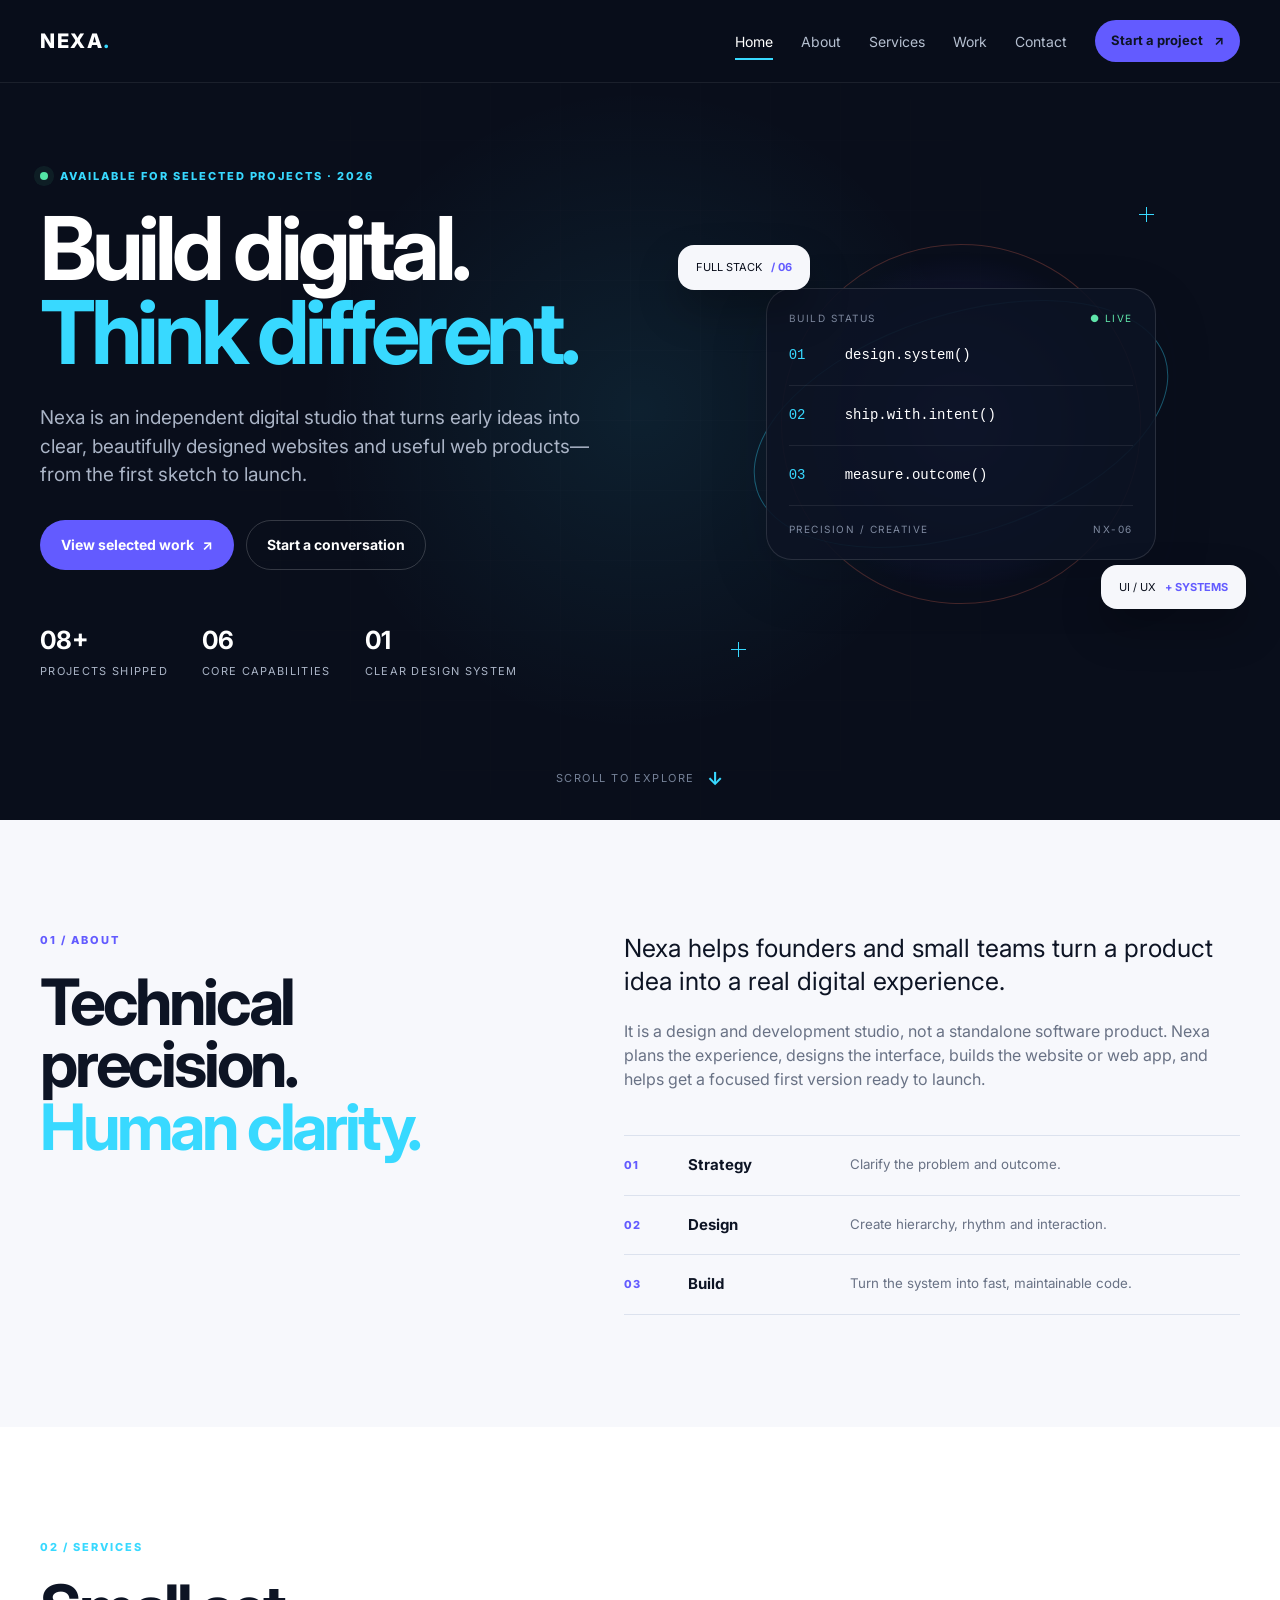
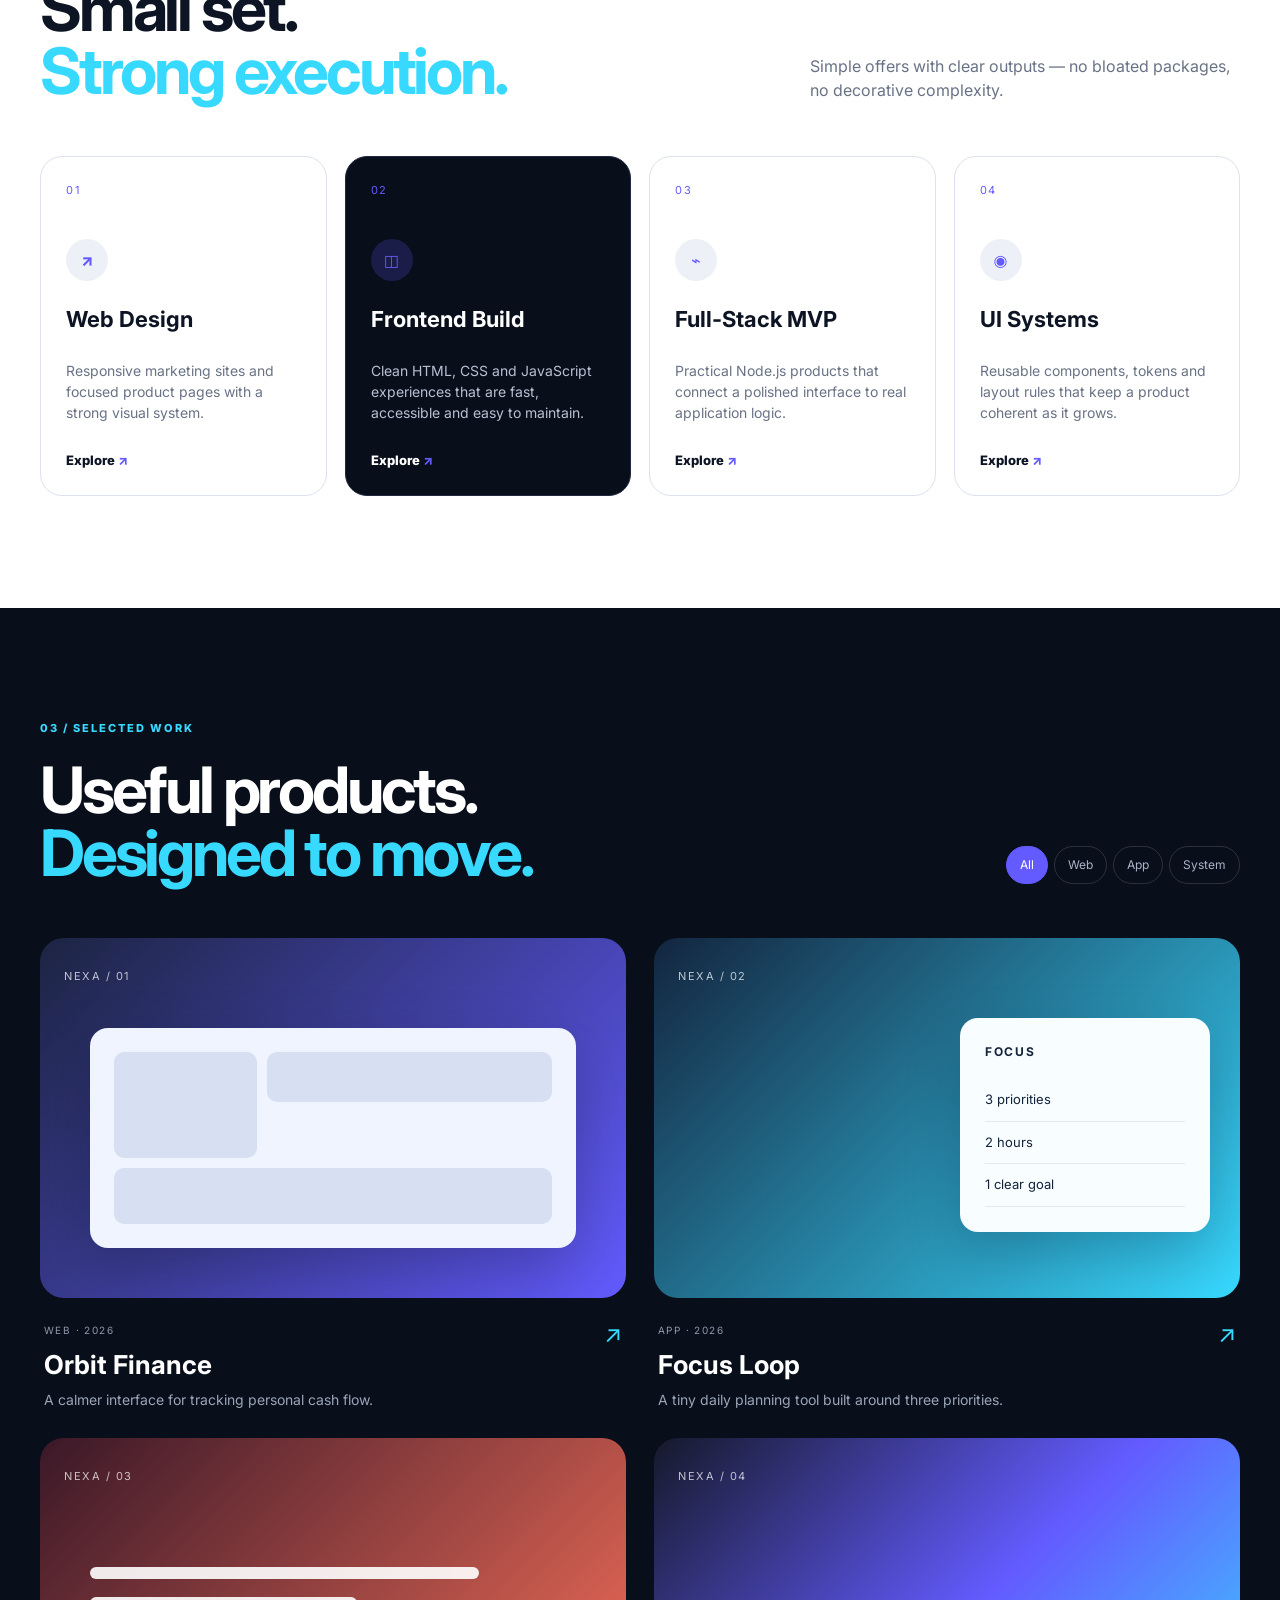
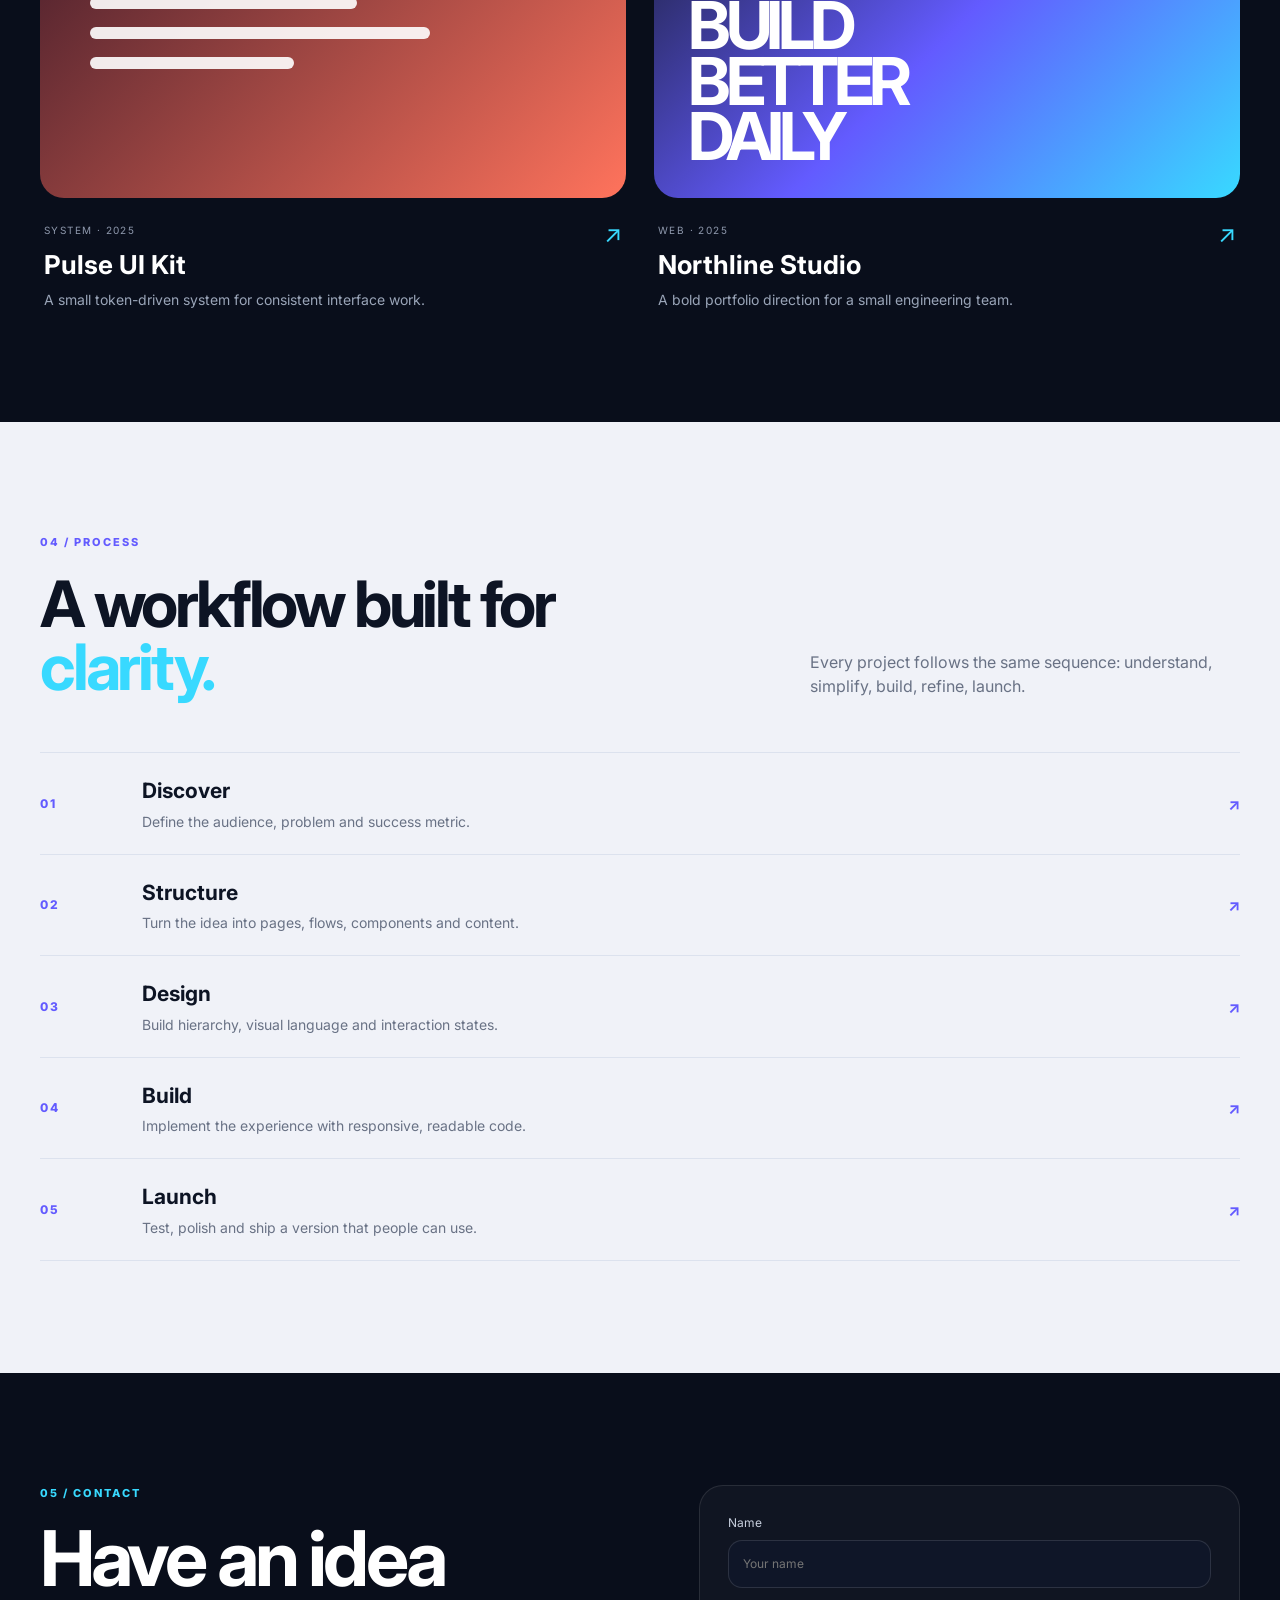
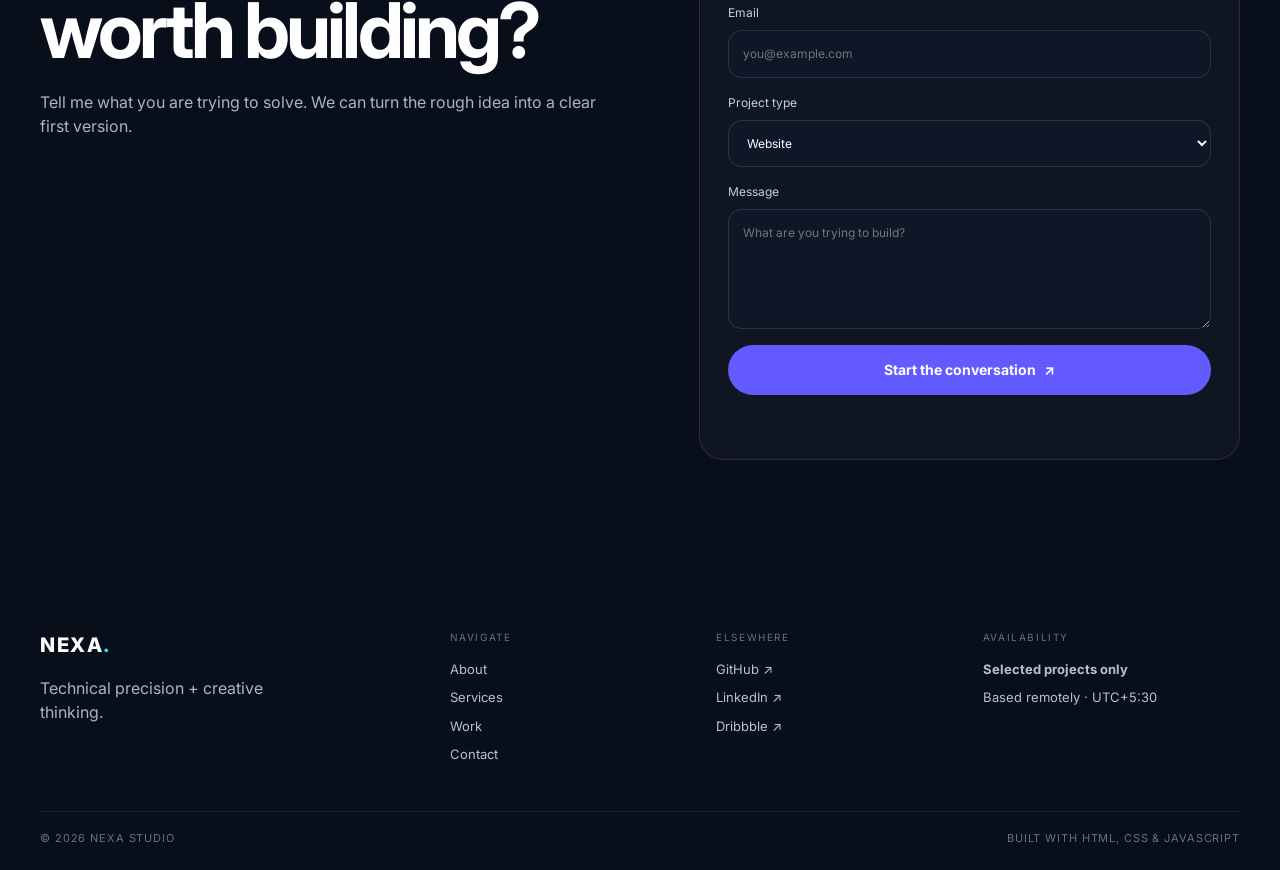
==== index.html @ fa699cc5 "added files" ====
<!doctype html>
<html lang="en">
<head>
  <meta charset="utf-8" />
  <meta name="viewport" content="width=device-width, initial-scale=1" />
  <meta name="description" content="Nexa is an independent digital studio that turns product ideas into clear, beautifully designed websites and web apps." />
  <title>Nexa — Build Digital. Think Different.</title>
  <link rel="preconnect" href="https://fonts.googleapis.com">
  <link rel="preconnect" href="https://fonts.gstatic.com" crossorigin>
  <link href="https://fonts.googleapis.com/css2?family=Inter:wght@400;500;600;700;800&display=swap" rel="stylesheet">
  <link rel="stylesheet" href="style.css" />
</head>
<body>
  <div class="progress" id="progress"></div>
  <header class="site-header" id="siteHeader">
    <div class="wrap nav-wrap">
      <a class="brand" href="#home" aria-label="Nexa home">NEXA<span>.</span></a>
      <button class="menu-btn" id="menuBtn" aria-label="Open menu" aria-expanded="false">
        <span></span><span></span>
      </button>
      <nav class="nav" id="nav" aria-label="Primary navigation">
        <a class="nav-link active" href="#home">Home</a>
        <a class="nav-link" href="#about">About</a>
        <a class="nav-link" href="#services">Services</a>
        <a class="nav-link" href="#work">Work</a>
        <a class="nav-link" href="#contact">Contact</a>
        <a class="nav-cta" href="#contact">Start a project <span>↗</span></a>
      </nav>
    </div>
  </header>

  <main id="home">
    <section class="hero dark-section section-space">
      <div class="hero-grid glow-grid"></div>
      <div class="wrap hero-inner">
        <div class="hero-copy reveal">
          <div class="eyebrow"><span class="live-dot"></span> Available for selected projects · 2026</div>
          <h1>Build digital.<br><span>Think different.</span></h1>
          <p class="hero-text">Nexa is an independent digital studio that turns early ideas into clear, beautifully designed websites and useful web products—from the first sketch to launch.</p>
          <div class="button-row">
            <a class="btn btn-primary" href="#work">View selected work <span>↗</span></a>
            <a class="btn btn-ghost" href="#contact">Start a conversation</a>
          </div>
          <div class="hero-meta">
            <div><strong>08+</strong><span>Projects shipped</span></div>
            <div><strong>06</strong><span>Core capabilities</span></div>
            <div><strong>01</strong><span>Clear design system</span></div>
          </div>
        </div>

        <div class="hero-art reveal" aria-label="Abstract technology visual">
          <div class="orbit orbit-a"></div>
          <div class="orbit orbit-b"></div>
          <div class="core-card">
            <div class="core-top"><span>BUILD STATUS</span><span class="status">● Live</span></div>
            <div class="core-code"><span>01</span><span>design.system()</span></div>
            <div class="core-code"><span>02</span><span>ship.with.intent()</span></div>
            <div class="core-code"><span>03</span><span>measure.outcome()</span></div>
            <div class="core-footer"><span>PRECISION / CREATIVE</span><span>NX-06</span></div>
          </div>
          <div class="floating-card card-one">FULL STACK <b>/ 06</b></div>
          <div class="floating-card card-two">UI / UX <b>+ SYSTEMS</b></div>
          <div class="hero-cross cross-one"></div>
          <div class="hero-cross cross-two"></div>
        </div>
      </div>
      <a class="scroll-hint" href="#about"><span>Scroll to explore</span><b>↓</b></a>
    </section>

    <section class="light-section section-space" id="about">
      <div class="wrap two-col">
        <div class="reveal">
          <div class="eyebrow dark-eyebrow">01 / About</div>
          <h2>Technical precision.<br><em>Human clarity.</em></h2>
        </div>
        <div class="about-copy reveal">
          <p class="lead">Nexa helps founders and small teams turn a product idea into a real digital experience.</p>
          <p>It is a design and development studio, not a standalone software product. Nexa plans the experience, designs the interface, builds the website or web app, and helps get a focused first version ready to launch.</p>
          <div class="capability-list">
            <div><span>01</span><strong>Strategy</strong><small>Clarify the problem and outcome.</small></div>
            <div><span>02</span><strong>Design</strong><small>Create hierarchy, rhythm and interaction.</small></div>
            <div><span>03</span><strong>Build</strong><small>Turn the system into fast, maintainable code.</small></div>
          </div>
        </div>
      </div>
    </section>

    <section class="services-section section-space" id="services">
      <div class="wrap">
        <div class="section-head reveal">
          <div><div class="eyebrow">02 / Services</div><h2>Small set.<br><em>Strong execution.</em></h2></div>
          <p>Simple offers with clear outputs — no bloated packages, no decorative complexity.</p>
        </div>
        <div class="service-grid">
          <article class="service-card reveal"><span class="service-no">01</span><div class="service-icon">↗</div><h3>Web Design</h3><p>Responsive marketing sites and focused product pages with a strong visual system.</p><a href="#contact">Explore <span>↗</span></a></article>
          <article class="service-card reveal featured"><span class="service-no">02</span><div class="service-icon">◫</div><h3>Frontend Build</h3><p>Clean HTML, CSS and JavaScript experiences that are fast, accessible and easy to maintain.</p><a href="#contact">Explore <span>↗</span></a></article>
          <article class="service-card reveal"><span class="service-no">03</span><div class="service-icon">⌁</div><h3>Full-Stack MVP</h3><p>Practical Node.js products that connect a polished interface to real application logic.</p><a href="#contact">Explore <span>↗</span></a></article>
          <article class="service-card reveal"><span class="service-no">04</span><div class="service-icon">◉</div><h3>UI Systems</h3><p>Reusable components, tokens and layout rules that keep a product coherent as it grows.</p><a href="#contact">Explore <span>↗</span></a></article>
        </div>
      </div>
    </section>

    <section class="dark-section section-space work-section" id="work">
      <div class="wrap">
        <div class="section-head dark-head reveal">
          <div><div class="eyebrow">03 / Selected work</div><h2>Useful products.<br><em>Designed to move.</em></h2></div>
          <div class="filters" role="tablist" aria-label="Project filters">
            <button class="filter active" data-filter="all">All</button>
            <button class="filter" data-filter="web">Web</button>
            <button class="filter" data-filter="app">App</button>
            <button class="filter" data-filter="system">System</button>
          </div>
        </div>
        <div class="project-grid" id="projectGrid">
          <article class="project-card reveal" data-type="web">
            <div class="project-visual visual-indigo"><span>NEXA / 01</span><div class="mini-browser"><div></div><div></div><div></div></div></div>
            <div class="project-info"><div><span class="project-tag">WEB · 2026</span><h3>Orbit Finance</h3><p>A calmer interface for tracking personal cash flow.</p></div><span class="arrow">↗</span></div>
          </article>
          <article class="project-card reveal" data-type="app">
            <div class="project-visual visual-cyan"><span>NEXA / 02</span><div class="mini-panel"><b>FOCUS</b><i>3 priorities</i><i>2 hours</i><i>1 clear goal</i></div></div>
            <div class="project-info"><div><span class="project-tag">APP · 2026</span><h3>Focus Loop</h3><p>A tiny daily planning tool built around three priorities.</p></div><span class="arrow">↗</span></div>
          </article>
          <article class="project-card reveal" data-type="system">
            <div class="project-visual visual-coral"><span>NEXA / 03</span><div class="system-lines"><i></i><i></i><i></i><i></i></div></div>
            <div class="project-info"><div><span class="project-tag">SYSTEM · 2025</span><h3>Pulse UI Kit</h3><p>A small token-driven system for consistent interface work.</p></div><span class="arrow">↗</span></div>
          </article>
          <article class="project-card reveal" data-type="web">
            <div class="project-visual visual-mix"><span>NEXA / 04</span><div class="type-stack"><b>BUILD</b><b>BETTER</b><b>DAILY</b></div></div>
            <div class="project-info"><div><span class="project-tag">WEB · 2025</span><h3>Northline Studio</h3><p>A bold portfolio direction for a small engineering team.</p></div><span class="arrow">↗</span></div>
          </article>
        </div>
      </div>
    </section>

    <section class="process-section section-space">
      <div class="wrap">
        <div class="section-head reveal"><div><div class="eyebrow dark-eyebrow">04 / Process</div><h2>A workflow built for<br><em>clarity.</em></h2></div><p>Every project follows the same sequence: understand, simplify, build, refine, launch.</p></div>
        <div class="process-list">
          <div class="process-item reveal"><span>01</span><div><h3>Discover</h3><p>Define the audience, problem and success metric.</p></div><b>↗</b></div>
          <div class="process-item reveal"><span>02</span><div><h3>Structure</h3><p>Turn the idea into pages, flows, components and content.</p></div><b>↗</b></div>
          <div class="process-item reveal"><span>03</span><div><h3>Design</h3><p>Build hierarchy, visual language and interaction states.</p></div><b>↗</b></div>
          <div class="process-item reveal"><span>04</span><div><h3>Build</h3><p>Implement the experience with responsive, readable code.</p></div><b>↗</b></div>
          <div class="process-item reveal"><span>05</span><div><h3>Launch</h3><p>Test, polish and ship a version that people can use.</p></div><b>↗</b></div>
        </div>
      </div>
    </section>

    <section class="cta-section dark-section section-space" id="contact">
      <div class="wrap cta-grid">
        <div class="reveal"><div class="eyebrow">05 / Contact</div><h2>Have an idea<br>worth building?</h2><p>Tell me what you are trying to solve. We can turn the rough idea into a clear first version.</p></div>
        <form class="contact-form reveal" id="contactForm">
          <label>Name<input name="name" type="text" placeholder="Your name" required></label>
          <label>Email<input name="email" type="email" placeholder="you@example.com" required></label>
          <label>Project type<select name="project"><option>Website</option><option>Web app</option><option>UI system</option><option>Full-stack MVP</option></select></label>
          <label>Message<textarea name="message" placeholder="What are you trying to build?" required></textarea></label>
          <button class="btn btn-primary full" type="submit">Start the conversation <span>↗</span></button>
          <p class="form-note" id="formNote" role="status"></p>
        </form>
      </div>
    </section>
  </main>

  <footer class="footer dark-section">
    <div class="wrap footer-grid">
      <div><a class="brand" href="#home">NEXA<span>.</span></a><p>Technical precision + creative thinking.</p></div>
      <div><span class="footer-label">Navigate</span><a href="#about">About</a><a href="#services">Services</a><a href="#work">Work</a><a href="#contact">Contact</a></div>
      <div><span class="footer-label">Elsewhere</span><a href="#">GitHub ↗</a><a href="#">LinkedIn ↗</a><a href="#">Dribbble ↗</a></div>
      <div><span class="footer-label">Availability</span><strong>Selected projects only</strong><small>Based remotely · UTC+5:30</small></div>
    </div>
    <div class="wrap footer-bottom"><span>© <span id="year"></span> Nexa Studio</span><span>Built with HTML, CSS & JavaScript</span></div>
  </footer>

  <script src="script.js"></script>
</body>
</html>
---- style.css ----
:root{
  --dark:#090e1b;
  --dark-soft:#11182a;
  --ivory:#f7f8fc;
  --white:#ffffff;
  --indigo:#635bff;
  --cyan:#38d9ff;
  --coral:#ff735c;
  --text:#0d1424;
  --muted:#697285;
  --line:#dce2ee;
  --muted-dark:#aab4c6;
  --max:1200px;
  --shadow:0 20px 60px rgba(10,16,30,.14);
}
*{box-sizing:border-box}html{scroll-behavior:smooth}body{margin:0;font-family:Inter,system-ui,sans-serif;color:var(--text);background:var(--ivory);line-height:1.5}a{color:inherit;text-decoration:none}button,input,textarea,select{font:inherit}.wrap{width:min(var(--max),calc(100% - 48px));margin-inline:auto}.section-space{padding:112px 0}.dark-section{background:var(--dark);color:var(--white);position:relative;overflow:hidden}.light-section{background:var(--ivory)}.services-section{background:#fff;padding:112px 0}.process-section{background:#f0f2f8;padding:112px 0}.progress{height:3px;width:0;position:fixed;inset:0 auto auto 0;background:linear-gradient(90deg,var(--cyan),var(--indigo),var(--coral));z-index:100}
.site-header{position:fixed;top:0;left:0;right:0;z-index:50;background:rgba(9,14,27,.8);backdrop-filter:blur(18px);border-bottom:1px solid rgba(255,255,255,.08)}.nav-wrap{height:82px;display:flex;align-items:center;justify-content:space-between}.brand{font-weight:800;letter-spacing:.08em;font-size:20px;color:#fff}.brand span{color:var(--cyan)}.nav{display:flex;align-items:center;gap:28px}.nav-link{color:#b5bfd0;font-size:14px;position:relative;padding:8px 0}.nav-link:hover,.nav-link.active{color:#fff}.nav-link.active:after{content:"";position:absolute;bottom:0;left:0;width:100%;height:2px;background:var(--cyan)}.nav-cta{padding:11px 16px;border-radius:999px;background:var(--indigo);font-size:13px;font-weight:700}.nav-cta span,.btn span{margin-left:8px}.menu-btn{display:none;background:none;border:0;color:#fff;width:44px;height:44px;border-radius:50%;position:relative}.menu-btn span{position:absolute;left:12px;width:20px;height:2px;background:#fff}.menu-btn span:first-child{top:17px}.menu-btn span:last-child{top:24px}
.hero{min-height:820px;display:flex;align-items:center;padding-top:140px}.hero-inner{display:grid;grid-template-columns:1.02fr .98fr;gap:60px;align-items:center;position:relative;z-index:1}.hero-copy{max-width:640px}.eyebrow{font-size:11px;text-transform:uppercase;letter-spacing:.18em;font-weight:800;color:var(--cyan);margin-bottom:22px}.dark-eyebrow{color:var(--indigo)}.live-dot{display:inline-block;width:8px;height:8px;border-radius:50%;background:#53e6a6;box-shadow:0 0 0 6px rgba(83,230,166,.08);margin-right:8px}.hero h1{font-size:clamp(58px,7vw,88px);line-height:.95;letter-spacing:-.06em;margin:0}.hero h1 span,.section-head h2 em,h2 em{font-style:normal;color:var(--cyan)}.hero-text{font-size:19px;color:var(--muted-dark);max-width:580px;margin:30px 0}.button-row{display:flex;gap:12px;flex-wrap:wrap}.btn{display:inline-flex;align-items:center;justify-content:center;min-height:50px;padding:0 20px;border-radius:999px;border:1px solid transparent;font-size:14px;font-weight:700;cursor:pointer;transition:.25s ease}.btn-primary{background:var(--indigo);color:#fff}.btn-primary:hover{transform:translateY(-2px);box-shadow:0 12px 26px rgba(99,91,255,.28)}.btn-ghost{color:#fff;border-color:rgba(255,255,255,.18)}.btn-ghost:hover{background:rgba(255,255,255,.06)}.hero-meta{display:flex;gap:34px;margin-top:52px}.hero-meta div{display:flex;flex-direction:column;gap:4px}.hero-meta strong{font-size:25px}.hero-meta span{font-size:11px;color:var(--muted-dark);text-transform:uppercase;letter-spacing:.12em}.hero-art{height:530px;position:relative;display:grid;place-items:center}.hero-art:before{content:"";position:absolute;inset:50px; background:radial-gradient(circle at 50% 50%,rgba(99,91,255,.28),transparent 55%)}.orbit{position:absolute;border:1px solid rgba(56,217,255,.38);border-radius:50%;transform:rotate(-18deg)}.orbit-a{width:430px;height:220px}.orbit-b{width:360px;height:360px;border-color:rgba(255,115,92,.25)}.core-card{width:min(390px,88%);background:rgba(13,19,36,.9);border:1px solid rgba(255,255,255,.12);box-shadow:var(--shadow);border-radius:26px;padding:22px;position:relative;z-index:3}.core-top,.core-footer{display:flex;justify-content:space-between;gap:10px;font-size:10px;letter-spacing:.15em;color:#7f8aa0;text-transform:uppercase}.status{color:#5fe5aa}.core-code{display:grid;grid-template-columns:38px 1fr;gap:18px;padding:19px 0;border-bottom:1px solid rgba(255,255,255,.08);font:500 14px/1.5 ui-monospace,SFMono-Regular,Menlo,monospace}.core-code span:first-child{color:var(--cyan)}.core-footer{padding-top:16px}.floating-card{position:absolute;z-index:4;padding:14px 18px;border-radius:16px;background:#f6f7fb;color:var(--dark);font-size:11px;box-shadow:0 20px 40px rgba(0,0,0,.25)}.floating-card b{color:var(--indigo);margin-left:6px}.card-one{top:86px;left:-3px}.card-two{bottom:80px;right:-6px}.hero-cross{position:absolute;width:15px;height:15px}.hero-cross:before,.hero-cross:after{content:"";position:absolute;background:var(--cyan)}.hero-cross:before{left:7px;top:0;width:1px;height:15px}.hero-cross:after{left:0;top:7px;width:15px;height:1px}.cross-one{top:48px;right:86px}.cross-two{bottom:32px;left:50px;background:transparent}.scroll-hint{position:absolute;left:50%;bottom:28px;transform:translateX(-50%);display:flex;gap:12px;align-items:center;color:#758197;font-size:11px;text-transform:uppercase;letter-spacing:.14em}.scroll-hint b{color:var(--cyan);font-size:18px}.glow-grid{position:absolute;inset:0;background-image:linear-gradient(rgba(255,255,255,.035) 1px,transparent 1px),linear-gradient(90deg,rgba(255,255,255,.035) 1px,transparent 1px);background-size:70px 70px;mask-image:radial-gradient(circle at center,black 0,transparent 75%);opacity:.35}
.two-col{display:grid;grid-template-columns:.9fr 1.1fr;gap:80px;align-items:start}.two-col h2,.section-head h2{font-size:clamp(48px,5vw,72px);line-height:.98;letter-spacing:-.05em;margin:0}.about-copy{max-width:650px}.lead{font-size:25px;line-height:1.3;margin:0 0 22px}.about-copy>p:not(.lead){color:var(--muted);font-size:16px;max-width:610px}.capability-list{margin-top:44px;border-top:1px solid var(--line)}.capability-list>div{display:grid;grid-template-columns:52px 150px 1fr;gap:12px;padding:18px 0;border-bottom:1px solid var(--line);align-items:center}.capability-list span{font-size:11px;color:var(--indigo);font-weight:800;letter-spacing:.12em}.capability-list strong{font-size:15px}.capability-list small{color:var(--muted)}
.section-head{display:flex;justify-content:space-between;gap:60px;align-items:end;margin-bottom:54px}.section-head>p{max-width:430px;color:var(--muted);margin:0}.dark-head>p{color:var(--muted-dark)}.service-grid{display:grid;grid-template-columns:repeat(4,1fr);gap:18px}.service-card{border:1px solid var(--line);padding:25px;border-radius:22px;min-height:340px;display:flex;flex-direction:column;transition:.25s ease;background:#fff}.service-card.featured{background:var(--dark);color:#fff;border-color:#202940;transform:translateY(-12px)}.service-card:hover{transform:translateY(-6px)}.service-card.featured:hover{transform:translateY(-18px)}.service-no{font-size:11px;letter-spacing:.14em;color:var(--indigo)}.service-icon{margin-top:40px;width:42px;height:42px;border-radius:50%;display:grid;place-items:center;background:#eef0f8;color:var(--indigo);font-weight:800}.featured .service-icon{background:rgba(99,91,255,.2)}.service-card h3{font-size:22px;margin:22px 0 10px}.service-card p{color:var(--muted);font-size:14px}.featured p{color:#b8c0d2}.service-card a{margin-top:auto;font-size:13px;font-weight:800}.service-card a span{color:var(--indigo)}
.filters{display:flex;gap:6px;flex-wrap:wrap}.filter{background:transparent;border:1px solid rgba(255,255,255,.14);color:#aab4c6;padding:9px 13px;border-radius:999px;font-size:12px;cursor:pointer}.filter.active,.filter:hover{background:var(--indigo);border-color:var(--indigo);color:#fff}.project-grid{display:grid;grid-template-columns:repeat(2,1fr);gap:28px}.project-card{transition:.28s ease}.project-card.is-hidden{display:none}.project-visual{min-height:360px;border-radius:24px;padding:24px;position:relative;overflow:hidden;isolation:isolate}.project-visual>span{font-size:11px;letter-spacing:.14em;color:rgba(255,255,255,.72)}.visual-indigo{background:linear-gradient(135deg,#1c2442,#635bff)}.visual-cyan{background:linear-gradient(135deg,#13253f,#38d9ff)}.visual-coral{background:linear-gradient(135deg,#3a1828,#ff735c)}.visual-mix{background:linear-gradient(135deg,#15192a,#635bff 52%,#38d9ff)}.mini-browser{position:absolute;inset:90px 50px 50px;border-radius:18px;background:#eff4ff;padding:24px;box-shadow:0 22px 60px rgba(0,0,0,.22);display:grid;grid-template-columns:1fr 2fr;gap:10px}.mini-browser div{background:#d7dff2;border-radius:10px}.mini-browser div:nth-child(2){grid-column:2;height:50px}.mini-browser div:nth-child(3){grid-column:1/3}.mini-panel{position:absolute;right:30px;top:80px;width:250px;background:#f8fdff;color:#12233a;border-radius:18px;padding:25px;box-shadow:0 22px 55px rgba(4,20,40,.22)}.mini-panel b{display:block;font-size:12px;letter-spacing:.14em;margin-bottom:18px}.mini-panel i{display:block;font-style:normal;padding:11px 0;border-bottom:1px solid #e3ebf2;font-size:13px}.system-lines{position:absolute;inset:65px 50px;display:flex;flex-direction:column;justify-content:center;gap:18px}.system-lines i{display:block;height:12px;border-radius:999px;background:rgba(255,255,255,.9)}.system-lines i:nth-child(1){width:80%}.system-lines i:nth-child(2){width:55%}.system-lines i:nth-child(3){width:70%}.system-lines i:nth-child(4){width:42%}.type-stack{position:absolute;left:34px;bottom:34px;display:flex;flex-direction:column}.type-stack b{font-size:66px;line-height:.84;letter-spacing:-.08em;color:#fff}.project-info{display:flex;justify-content:space-between;gap:24px;padding:18px 4px 0}.project-tag{font-size:10px;letter-spacing:.14em;color:#8f99ad}.project-info h3{font-size:26px;margin:5px 0}.project-info p{margin:0;color:#9aa5b8;font-size:14px}.arrow{font-size:24px;color:var(--cyan)}
.process-list{border-top:1px solid var(--line)}.process-item{display:grid;grid-template-columns:80px 1fr 40px;gap:22px;align-items:center;padding:22px 0;border-bottom:1px solid var(--line)}.process-item>span{font-size:12px;letter-spacing:.13em;color:var(--indigo);font-weight:800}.process-item h3{margin:0 0 4px;font-size:21px}.process-item p{margin:0;color:var(--muted);font-size:14px}.process-item>b{justify-self:end;color:var(--indigo)}
.cta-grid{display:grid;grid-template-columns:1fr .95fr;gap:90px;align-items:start}.cta-section h2{font-size:clamp(52px,6vw,84px);line-height:.93;letter-spacing:-.05em;margin:0 0 24px}.cta-section p{max-width:560px;color:var(--muted-dark)}.contact-form{padding:28px;border:1px solid rgba(255,255,255,.1);border-radius:24px;background:rgba(255,255,255,.03);display:grid;gap:16px}.contact-form label{display:grid;gap:8px;color:#c7cfdd;font-size:12px}.contact-form input,.contact-form textarea,.contact-form select{width:100%;border:1px solid rgba(255,255,255,.12);background:#0f1628;color:#fff;padding:14px 14px;border-radius:14px;outline:none}.contact-form textarea{min-height:120px;resize:vertical}.contact-form input:focus,.contact-form textarea:focus,.contact-form select:focus{border-color:var(--cyan);box-shadow:0 0 0 4px rgba(56,217,255,.1)}.full{width:100%;border:0}.form-note{margin:0!important;min-height:20px;font-size:12px;color:#5fe5aa!important}
.footer{padding:58px 0 24px}.footer-grid{display:grid;grid-template-columns:1.3fr .8fr .8fr .9fr;gap:38px}.footer-grid p{color:var(--muted-dark);max-width:260px}.footer-grid>div:not(:first-child){display:flex;flex-direction:column;gap:9px}.footer-label{font-size:10px;text-transform:uppercase;letter-spacing:.16em;color:#647089;margin-bottom:6px}.footer-grid a:not(.brand),.footer-grid strong,.footer-grid small{font-size:13px;color:#b8c1d0}.footer-bottom{display:flex;justify-content:space-between;gap:20px;border-top:1px solid rgba(255,255,255,.08);margin-top:46px;padding-top:18px;color:#657087;font-size:11px;text-transform:uppercase;letter-spacing:.08em}
.reveal{opacity:0;transform:translateY(20px);transition:opacity .7s ease,transform .7s ease}.reveal.visible{opacity:1;transform:none}
@media(max-width:1100px){.hero-inner,.two-col,.cta-grid{grid-template-columns:1fr}.hero{padding-top:140px}.hero-art{height:470px;margin-top:-10px}.service-grid{grid-template-columns:repeat(2,1fr)}.section-head{align-items:start;flex-direction:column}.project-visual{min-height:320px}.footer-grid{grid-template-columns:repeat(2,1fr)}}
@media(max-width:760px){.wrap{width:min(100% - 32px,var(--max))}.nav{position:absolute;top:82px;left:16px;right:16px;display:none;flex-direction:column;align-items:stretch;gap:4px;padding:16px;background:rgba(9,14,27,.97);border:1px solid rgba(255,255,255,.08);border-radius:20px}.nav.open{display:flex}.nav-link,.nav-cta{padding:13px 12px}.menu-btn{display:block}.hero{min-height:760px}.hero h1{font-size:54px}.hero-text{font-size:17px}.hero-meta{gap:20px;flex-wrap:wrap}.hero-art{height:400px}.orbit-a{width:310px;height:180px}.orbit-b{width:280px;height:280px}.core-card{width:320px}.card-one{left:0}.card-two{right:0}.section-space{padding:84px 0}.two-col{gap:44px}.two-col h2,.section-head h2{font-size:48px}.capability-list>div{grid-template-columns:40px 120px 1fr}.service-grid,.project-grid{grid-template-columns:1fr}.service-card.featured{transform:none}.service-card.featured:hover{transform:translateY(-6px)}.project-visual{min-height:300px}.type-stack b{font-size:48px}.cta-grid{gap:44px}.footer-grid{grid-template-columns:1fr 1fr}.footer-bottom{flex-direction:column}.scroll-hint{display:none}}
@media(max-width:460px){.hero h1{font-size:48px}.hero-art{height:330px}.core-card{width:286px}.floating-card{font-size:9px;padding:11px 12px}.card-one{top:45px}.card-two{bottom:20px}.hero-cross{display:none}.hero-meta strong{font-size:21px}.hero-meta span{font-size:9px}.capability-list>div{grid-template-columns:32px 90px 1fr}.capability-list small{font-size:12px}.service-card{min-height:300px}.project-visual{min-height:260px}.mini-browser{inset:70px 25px 35px}.mini-panel{right:18px;width:210px}.cta-section h2{font-size:48px}.footer-grid{grid-template-columns:1fr}.footer-bottom{font-size:9px}}

/* Motion system: subtle, purposeful movement with a reduced-motion fallback. */
:root{--ease-out:cubic-bezier(.2,.75,.25,1);--ease-spring:cubic-bezier(.2,.8,.2,1);--pointer-x:50%;--pointer-y:50%}
html{scroll-padding-top:90px}
body{overflow-x:hidden}
.site-header{transition:background .35s ease,border-color .35s ease,box-shadow .35s ease}
.site-header.scrolled{background:rgba(7,11,23,.94);border-color:rgba(255,255,255,.12);box-shadow:0 12px 36px rgba(0,0,0,.18)}
.brand{transition:letter-spacing .35s ease,color .25s ease}.brand:hover{letter-spacing:.14em}.brand span{display:inline-block;transition:transform .35s var(--ease-spring)}.brand:hover span{transform:rotate(90deg) scale(1.5)}
.nav-link:after{transform:scaleX(0);transform-origin:left;transition:transform .3s var(--ease-out)}.nav-link:hover:after,.nav-link.active:after{transform:scaleX(1)}
.nav-cta{transition:transform .3s var(--ease-spring),box-shadow .3s ease,background .3s ease}.nav-cta:hover{transform:translateY(-2px);background:#7972ff;box-shadow:0 8px 24px rgba(99,91,255,.35)}
.hero{isolation:isolate}.hero:after{content:"";position:absolute;z-index:-1;inset:0;pointer-events:none;background:radial-gradient(460px circle at var(--pointer-x) var(--pointer-y),rgba(56,217,255,.09),transparent 70%)}
.glow-grid{animation:grid-drift 32s linear infinite}
.hero-copy .eyebrow{animation:fade-up .7s .08s both}.hero h1{animation:fade-up .85s .18s both}.hero-text{animation:fade-up .8s .31s both}.button-row{animation:fade-up .8s .42s both}.hero-meta{animation:fade-up .8s .54s both}
.hero-art{perspective:1000px}.hero-art .core-card{animation:card-hover 7s 1.2s ease-in-out infinite;transform-style:preserve-3d;transition:transform .25s ease-out,box-shadow .35s ease}.hero-art:before{animation:glow-breathe 6s ease-in-out infinite}.orbit-a{animation:orbit-spin 24s linear infinite}.orbit-b{animation:orbit-spin 32s linear infinite reverse}.floating-card{animation:float 5s ease-in-out infinite;transition:box-shadow .3s ease}.card-two{animation-delay:-2.5s}.core-code{transition:padding .25s ease,color .25s ease}.core-code:hover{padding-left:8px;color:var(--cyan)}
.live-dot{animation:live-pulse 2s ease-out infinite}
.btn{position:relative;overflow:hidden;isolation:isolate;transition:transform .3s var(--ease-spring),box-shadow .3s ease,background .3s ease,border-color .3s ease}.btn:before{content:"";position:absolute;z-index:-1;inset:0;background:linear-gradient(110deg,transparent 20%,rgba(255,255,255,.2) 48%,transparent 76%);transform:translateX(-120%);transition:transform .65s ease}.btn:hover:before{transform:translateX(120%)}.btn-primary:hover{transform:translateY(-3px) scale(1.02);box-shadow:0 14px 32px rgba(99,91,255,.36)}.btn-ghost:hover{transform:translateY(-2px);border-color:rgba(56,217,255,.55);color:var(--cyan)}
.section-head h2 em,.two-col h2 em{display:inline-block;transition:transform .45s var(--ease-spring),color .3s ease}.section-head:hover h2 em,.two-col:hover h2 em{transform:translateX(8px);color:#8a85ff}
.service-card{position:relative;overflow:hidden;isolation:isolate;transition:transform .4s var(--ease-spring),box-shadow .4s ease,border-color .3s ease}.service-card:before{content:"";position:absolute;z-index:-1;inset:0;background:radial-gradient(240px circle at var(--pointer-x) var(--pointer-y),rgba(99,91,255,.12),transparent 70%);opacity:0;transition:opacity .35s ease}.service-card:hover{transform:translateY(-9px);box-shadow:0 24px 55px rgba(10,16,30,.11);border-color:rgba(99,91,255,.32)}.service-card:hover:before{opacity:1}.service-card.featured{transition:transform .4s var(--ease-spring),box-shadow .4s ease}.service-card.featured:hover{transform:translateY(-18px);box-shadow:0 25px 60px rgba(9,14,27,.3)}.service-icon{transition:transform .5s var(--ease-spring),background .35s ease}.service-card:hover .service-icon{transform:rotate(-10deg) scale(1.12);background:rgba(99,91,255,.15)}
.filter{transition:color .25s ease,background .25s ease,border-color .25s ease,transform .25s ease}.filter:hover{transform:translateY(-2px)}
.project-card{transition:opacity .35s ease,transform .45s var(--ease-spring)}.project-card:hover{transform:translateY(-7px)}.project-visual{transition:box-shadow .4s ease}.project-card:hover .project-visual{box-shadow:0 24px 60px rgba(0,0,0,.28)}.project-visual:after{content:"";position:absolute;inset:0;z-index:1;pointer-events:none;background:linear-gradient(115deg,transparent 25%,rgba(255,255,255,.15) 48%,transparent 70%);transform:translateX(-120%);transition:transform .8s ease}.project-card:hover .project-visual:after{transform:translateX(120%)}.mini-browser,.mini-panel{transition:transform .55s var(--ease-spring),box-shadow .4s ease}.project-card:hover .mini-browser{transform:translateY(-8px) rotate(-1deg);box-shadow:0 30px 65px rgba(0,0,0,.3)}.project-card:hover .mini-panel{transform:translateY(-8px) rotate(1deg)}.system-lines i{transform-origin:left;transition:transform .45s var(--ease-spring)}.project-card:hover .system-lines i:nth-child(odd){transform:scaleX(.88)}.project-card:hover .system-lines i:nth-child(even){transform:scaleX(1.08)}.type-stack b{transition:transform .4s var(--ease-spring),letter-spacing .4s ease}.project-card:hover .type-stack b:nth-child(2){transform:translateX(10px)}.project-card:hover .type-stack b:nth-child(3){transform:translateX(20px)}.arrow{display:inline-block;transition:transform .35s var(--ease-spring)}.project-card:hover .arrow{transform:translate(4px,-4px)}
.process-item{transition:padding .35s var(--ease-spring),background .35s ease}.process-item:hover{padding-inline:16px;background:rgba(255,255,255,.65)}.process-item>b{transition:transform .35s var(--ease-spring)}.process-item:hover>b{transform:translate(4px,-4px)}
.contact-form{transition:border-color .35s ease,background .35s ease,transform .45s var(--ease-spring)}.contact-form:focus-within{border-color:rgba(56,217,255,.35);background:rgba(255,255,255,.055);transform:translateY(-3px)}.contact-form input,.contact-form textarea,.contact-form select{transition:border-color .25s ease,box-shadow .25s ease,background .25s ease}.contact-form input:focus,.contact-form textarea:focus,.contact-form select:focus{background:#121b30}
.footer-grid a:not(.brand){transition:color .25s ease,transform .25s var(--ease-spring)}.footer-grid a:not(.brand):hover{color:var(--cyan);transform:translateX(4px)}
.reveal{opacity:0;transform:translateY(26px) scale(.985);transition:opacity .8s var(--ease-out),transform .8s var(--ease-out);transition-delay:var(--reveal-delay,0ms)}.reveal.visible{opacity:1;transform:translateY(0) scale(1)}
.project-card.is-hidden{display:none}.project-card.is-filtering-out{opacity:0;transform:scale(.96);pointer-events:none}
@keyframes fade-up{from{opacity:0;transform:translateY(20px)}to{opacity:1;transform:translateY(0)}}
@keyframes card-arrive{from{opacity:0;transform:translateY(22px) rotateX(8deg) scale(.96)}to{opacity:1;transform:translateY(0) rotateX(0) scale(1)}}
@keyframes card-hover{0%,100%{translate:0 0}50%{translate:0 -8px}}
@keyframes float{0%,100%{translate:0 0}50%{translate:0 -10px}}
@keyframes orbit-spin{from{rotate:0deg}to{rotate:360deg}}
@keyframes glow-breathe{0%,100%{opacity:.7;scale:1}50%{opacity:1;scale:1.08}}
@keyframes live-pulse{0%{box-shadow:0 0 0 0 rgba(83,230,166,.24)}70%{box-shadow:0 0 0 9px rgba(83,230,166,0)}100%{box-shadow:0 0 0 0 rgba(83,230,166,0)}}
@keyframes grid-drift{from{background-position:0 0}to{background-position:70px 70px}}
@media(max-width:760px){.hero:after{display:none}.hero-art .core-card{animation:card-hover 7s 1.2s ease-in-out infinite}.service-card.featured:hover{transform:translateY(-6px)}}
@media(prefers-reduced-motion:reduce){*,*::before,*::after{scroll-behavior:auto!important;animation-duration:.01ms!important;animation-iteration-count:1!important;transition-duration:.01ms!important;transition-delay:0ms!important}.reveal{opacity:1;transform:none}.hero-art .core-card{animation:none}}
.project-card.is-filtering-out{opacity:0;transform:scale(.96);pointer-events:none}
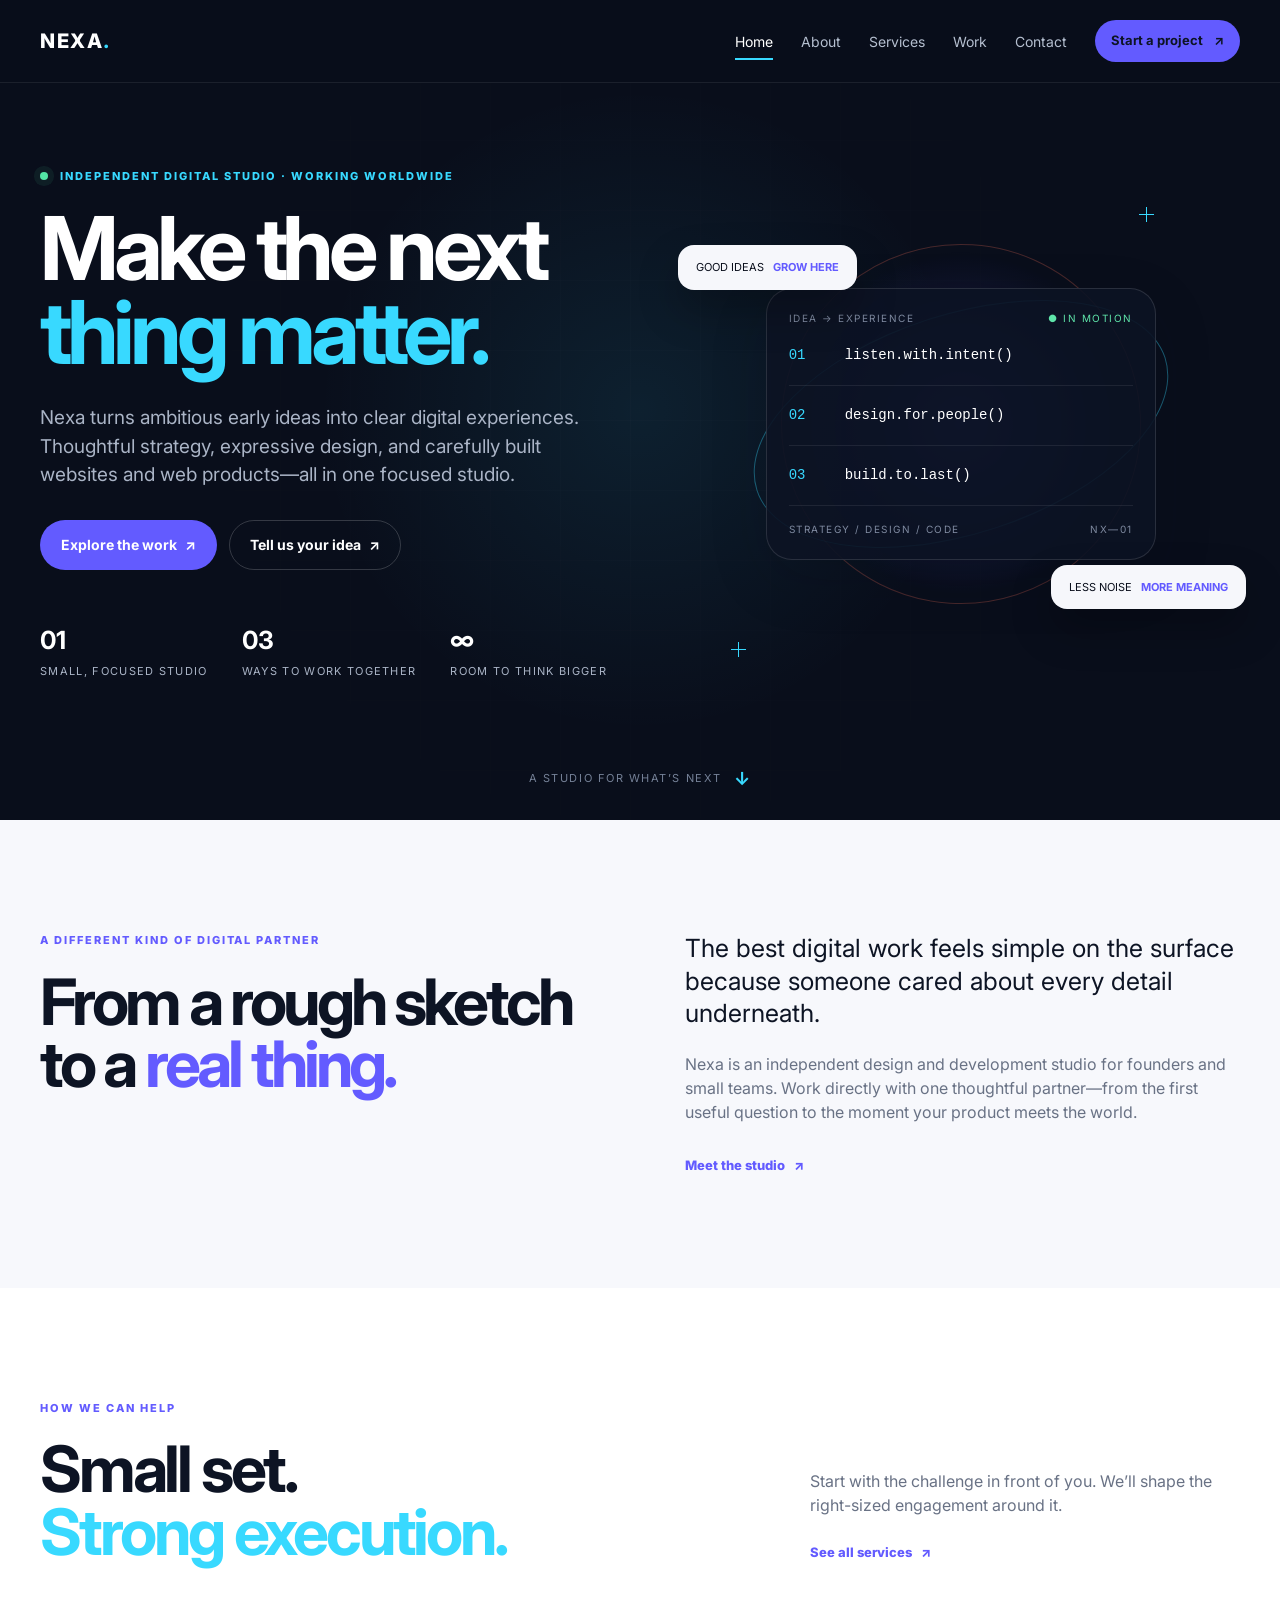
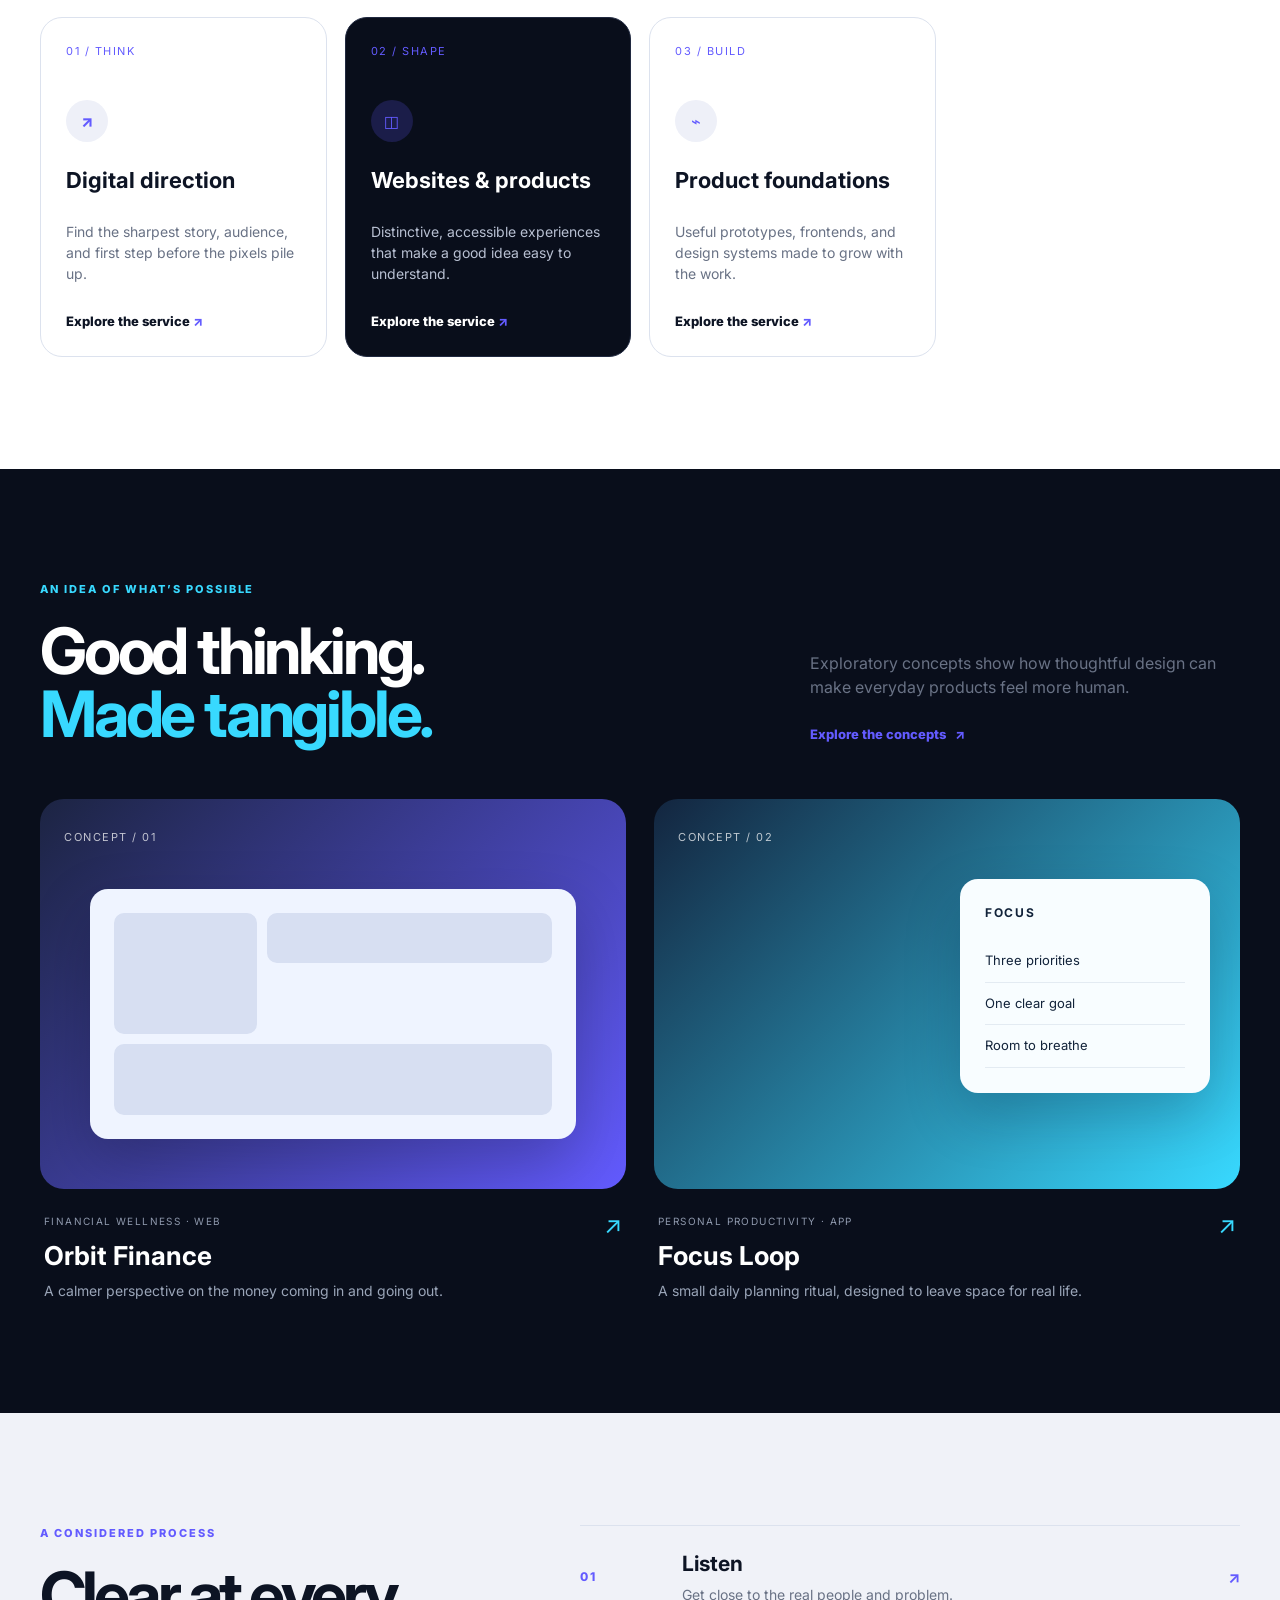
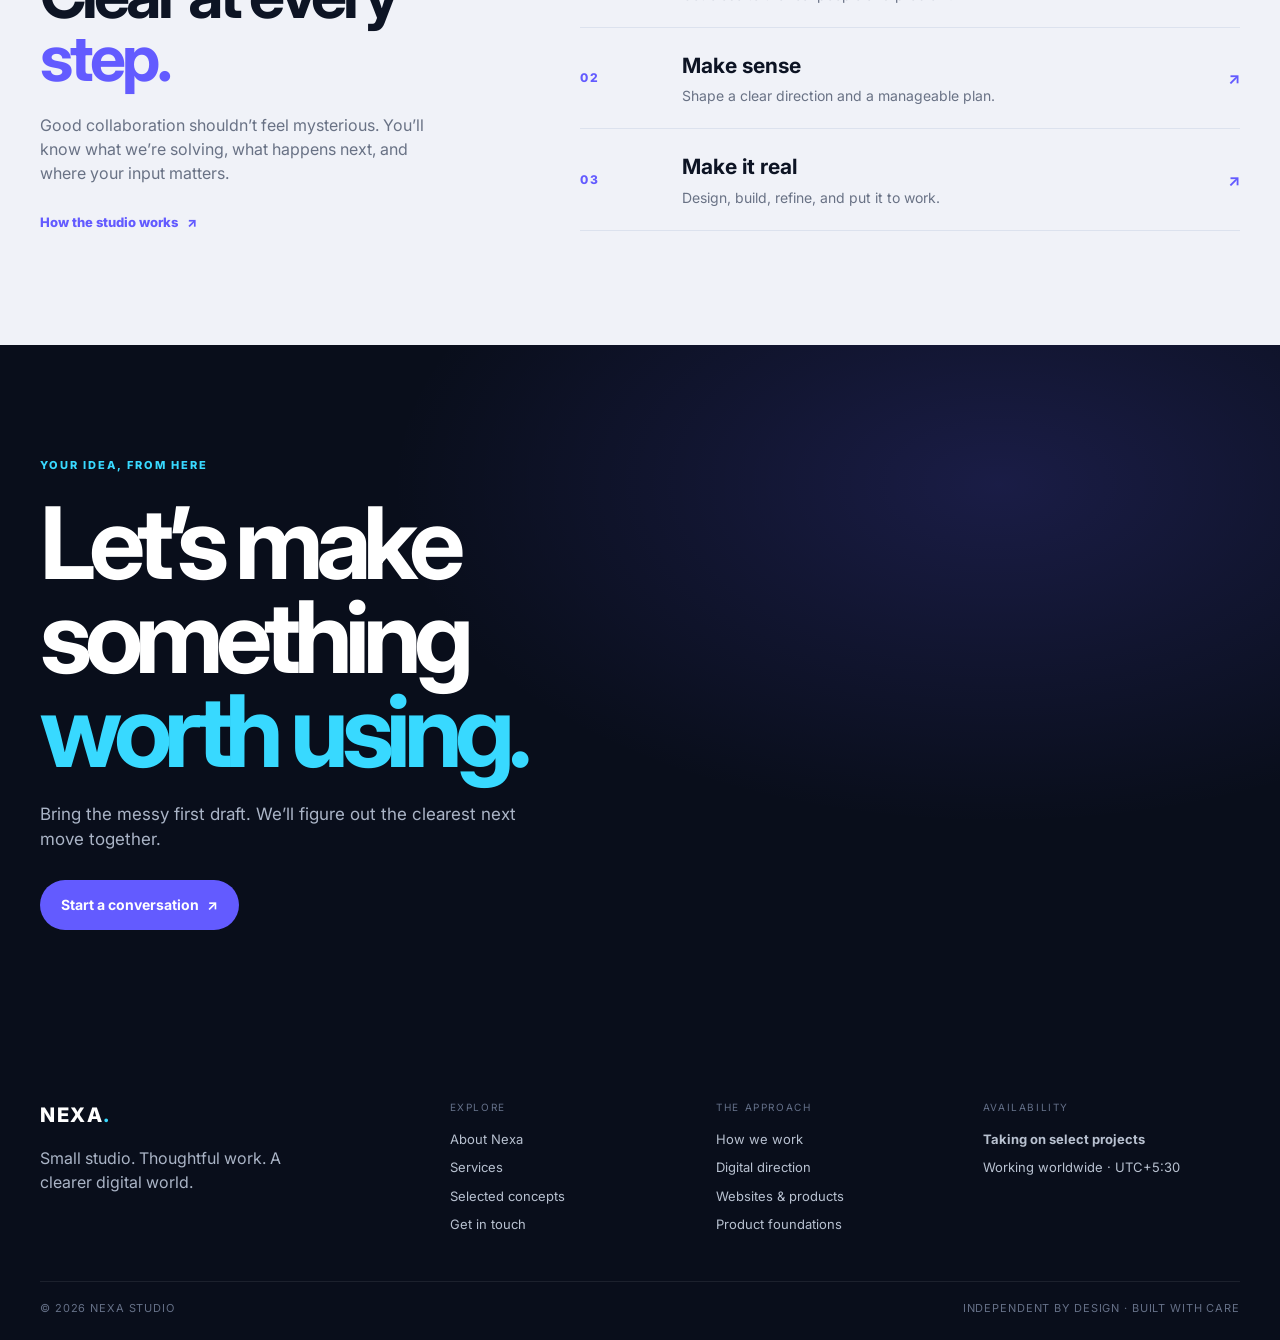
==== commit 68cd8fec: "Build immersive multi-page Nexa studio site Add a responsive five-page studio website with motion, i" ====
--- a/index.html
+++ b/index.html
@@ -1,86 +1,78 @@
 <!doctype html>
 <html lang="en">
 <head>
-  <meta charset="utf-8" />
-  <meta name="viewport" content="width=device-width, initial-scale=1" />
-  <meta name="description" content="Nexa is an independent digital studio that turns product ideas into clear, beautifully designed websites and web apps." />
-  <title>Nexa — Build Digital. Think Different.</title>
+  <meta charset="utf-8">
+  <meta name="viewport" content="width=device-width, initial-scale=1">
+  <meta name="description" content="Nexa is an independent digital studio turning early ideas into clear, beautifully designed websites and useful web products.">
+  <meta name="theme-color" content="#090e1b">
+  <title>Nexa — Build digital. Think different.</title>
   <link rel="preconnect" href="https://fonts.googleapis.com">
   <link rel="preconnect" href="https://fonts.gstatic.com" crossorigin>
   <link href="https://fonts.googleapis.com/css2?family=Inter:wght@400;500;600;700;800&display=swap" rel="stylesheet">
-  <link rel="stylesheet" href="style.css" />
+  <link rel="stylesheet" href="style.css">
 </head>
-<body>
+<body class="home-page">
   <div class="progress" id="progress"></div>
   <header class="site-header" id="siteHeader">
     <div class="wrap nav-wrap">
-      <a class="brand" href="#home" aria-label="Nexa home">NEXA<span>.</span></a>
-      <button class="menu-btn" id="menuBtn" aria-label="Open menu" aria-expanded="false">
-        <span></span><span></span>
-      </button>
+      <a class="brand" href="index.html" aria-label="Nexa home">NEXA<span>.</span></a>
+      <button class="menu-btn" id="menuBtn" aria-label="Open menu" aria-expanded="false" aria-controls="nav"><span></span><span></span></button>
       <nav class="nav" id="nav" aria-label="Primary navigation">
-        <a class="nav-link active" href="#home">Home</a>
-        <a class="nav-link" href="#about">About</a>
-        <a class="nav-link" href="#services">Services</a>
-        <a class="nav-link" href="#work">Work</a>
-        <a class="nav-link" href="#contact">Contact</a>
-        <a class="nav-cta" href="#contact">Start a project <span>↗</span></a>
+        <a class="nav-link active" href="index.html" aria-current="page">Home</a>
+        <a class="nav-link" href="about.html">About</a>
+        <a class="nav-link" href="services.html">Services</a>
+        <a class="nav-link" href="work.html">Work</a>
+        <a class="nav-link" href="contact.html">Contact</a>
+        <a class="nav-cta" href="contact.html">Start a project <span>↗</span></a>
       </nav>
     </div>
   </header>
 
-  <main id="home">
-    <section class="hero dark-section section-space">
+  <main>
+    <section class="hero dark-section section-space" id="home">
       <div class="hero-grid glow-grid"></div>
       <div class="wrap hero-inner">
         <div class="hero-copy reveal">
-          <div class="eyebrow"><span class="live-dot"></span> Available for selected projects · 2026</div>
-          <h1>Build digital.<br><span>Think different.</span></h1>
-          <p class="hero-text">Nexa is an independent digital studio that turns early ideas into clear, beautifully designed websites and useful web products—from the first sketch to launch.</p>
+          <div class="eyebrow"><span class="live-dot"></span> Independent digital studio · Working worldwide</div>
+          <h1>Make the next<br><span>thing matter.</span></h1>
+          <p class="hero-text">Nexa turns ambitious early ideas into clear digital experiences. Thoughtful strategy, expressive design, and carefully built websites and web products—all in one focused studio.</p>
           <div class="button-row">
-            <a class="btn btn-primary" href="#work">View selected work <span>↗</span></a>
-            <a class="btn btn-ghost" href="#contact">Start a conversation</a>
+            <a class="btn btn-primary" href="work.html">Explore the work <span>↗</span></a>
+            <a class="btn btn-ghost" href="contact.html">Tell us your idea <span>↗</span></a>
           </div>
           <div class="hero-meta">
-            <div><strong>08+</strong><span>Projects shipped</span></div>
-            <div><strong>06</strong><span>Core capabilities</span></div>
-            <div><strong>01</strong><span>Clear design system</span></div>
+            <div><strong>01</strong><span>Small, focused studio</span></div>
+            <div><strong>03</strong><span>Ways to work together</span></div>
+            <div><strong>∞</strong><span>Room to think bigger</span></div>
           </div>
         </div>
-
-        <div class="hero-art reveal" aria-label="Abstract technology visual">
-          <div class="orbit orbit-a"></div>
-          <div class="orbit orbit-b"></div>
+        <div class="hero-art reveal" aria-label="An animated visualization of a digital product taking shape">
+          <div class="orbit orbit-a"></div><div class="orbit orbit-b"></div>
           <div class="core-card">
-            <div class="core-top"><span>BUILD STATUS</span><span class="status">● Live</span></div>
-            <div class="core-code"><span>01</span><span>design.system()</span></div>
-            <div class="core-code"><span>02</span><span>ship.with.intent()</span></div>
-            <div class="core-code"><span>03</span><span>measure.outcome()</span></div>
-            <div class="core-footer"><span>PRECISION / CREATIVE</span><span>NX-06</span></div>
+            <div class="core-top"><span>IDEA → EXPERIENCE</span><span class="status">● In motion</span></div>
+            <div class="core-code"><span>01</span><span>listen.with.intent()</span></div>
+            <div class="core-code"><span>02</span><span>design.for.people()</span></div>
+            <div class="core-code"><span>03</span><span>build.to.last()</span></div>
+            <div class="core-footer"><span>STRATEGY / DESIGN / CODE</span><span>NX—01</span></div>
           </div>
-          <div class="floating-card card-one">FULL STACK <b>/ 06</b></div>
-          <div class="floating-card card-two">UI / UX <b>+ SYSTEMS</b></div>
-          <div class="hero-cross cross-one"></div>
-          <div class="hero-cross cross-two"></div>
+          <div class="floating-card card-one">GOOD IDEAS <b>GROW HERE</b></div>
+          <div class="floating-card card-two">LESS NOISE <b>MORE MEANING</b></div>
+          <div class="hero-cross cross-one"></div><div class="hero-cross cross-two"></div>
         </div>
       </div>
-      <a class="scroll-hint" href="#about"><span>Scroll to explore</span><b>↓</b></a>
+      <a class="scroll-hint" href="#intro"><span>A studio for what’s next</span><b>↓</b></a>
     </section>
 
-    <section class="light-section section-space" id="about">
-      <div class="wrap two-col">
+    <section class="light-section section-space" id="intro">
+      <div class="wrap home-intro">
         <div class="reveal">
-          <div class="eyebrow dark-eyebrow">01 / About</div>
-          <h2>Technical precision.<br><em>Human clarity.</em></h2>
+          <div class="eyebrow dark-eyebrow">A different kind of digital partner</div>
+          <h2>From a rough sketch<br>to a <em>real thing.</em></h2>
         </div>
         <div class="about-copy reveal">
-          <p class="lead">Nexa helps founders and small teams turn a product idea into a real digital experience.</p>
-          <p>It is a design and development studio, not a standalone software product. Nexa plans the experience, designs the interface, builds the website or web app, and helps get a focused first version ready to launch.</p>
-          <div class="capability-list">
-            <div><span>01</span><strong>Strategy</strong><small>Clarify the problem and outcome.</small></div>
-            <div><span>02</span><strong>Design</strong><small>Create hierarchy, rhythm and interaction.</small></div>
-            <div><span>03</span><strong>Build</strong><small>Turn the system into fast, maintainable code.</small></div>
-          </div>
+          <p class="lead">The best digital work feels simple on the surface because someone cared about every detail underneath.</p>
+          <p>Nexa is an independent design and development studio for founders and small teams. Work directly with one thoughtful partner—from the first useful question to the moment your product meets the world.</p>
+          <a class="text-link" href="about.html">Meet the studio <span>↗</span></a>
         </div>
       </div>
     </section>
@@ -88,14 +80,13 @@
     <section class="services-section section-space" id="services">
       <div class="wrap">
         <div class="section-head reveal">
-          <div><div class="eyebrow">02 / Services</div><h2>Small set.<br><em>Strong execution.</em></h2></div>
-          <p>Simple offers with clear outputs — no bloated packages, no decorative complexity.</p>
+          <div><div class="eyebrow dark-eyebrow">How we can help</div><h2>Small set.<br><em>Strong execution.</em></h2></div>
+          <div class="section-aside"><p>Start with the challenge in front of you. We’ll shape the right-sized engagement around it.</p><a class="text-link" href="services.html">See all services <span>↗</span></a></div>
         </div>
         <div class="service-grid">
-          <article class="service-card reveal"><span class="service-no">01</span><div class="service-icon">↗</div><h3>Web Design</h3><p>Responsive marketing sites and focused product pages with a strong visual system.</p><a href="#contact">Explore <span>↗</span></a></article>
-          <article class="service-card reveal featured"><span class="service-no">02</span><div class="service-icon">◫</div><h3>Frontend Build</h3><p>Clean HTML, CSS and JavaScript experiences that are fast, accessible and easy to maintain.</p><a href="#contact">Explore <span>↗</span></a></article>
-          <article class="service-card reveal"><span class="service-no">03</span><div class="service-icon">⌁</div><h3>Full-Stack MVP</h3><p>Practical Node.js products that connect a polished interface to real application logic.</p><a href="#contact">Explore <span>↗</span></a></article>
-          <article class="service-card reveal"><span class="service-no">04</span><div class="service-icon">◉</div><h3>UI Systems</h3><p>Reusable components, tokens and layout rules that keep a product coherent as it grows.</p><a href="#contact">Explore <span>↗</span></a></article>
+          <article class="service-card reveal"><span class="service-no">01 / THINK</span><div class="service-icon">↗</div><h3>Digital direction</h3><p>Find the sharpest story, audience, and first step before the pixels pile up.</p><a href="services.html#direction">Explore the service <span>↗</span></a></article>
+          <article class="service-card featured reveal"><span class="service-no">02 / SHAPE</span><div class="service-icon">◫</div><h3>Websites &amp; products</h3><p>Distinctive, accessible experiences that make a good idea easy to understand.</p><a href="services.html#websites">Explore the service <span>↗</span></a></article>
+          <article class="service-card reveal"><span class="service-no">03 / BUILD</span><div class="service-icon">⌁</div><h3>Product foundations</h3><p>Useful prototypes, frontends, and design systems made to grow with the work.</p><a href="services.html#foundations">Explore the service <span>↗</span></a></article>
         </div>
       </div>
     </section>
@@ -103,73 +94,47 @@
     <section class="dark-section section-space work-section" id="work">
       <div class="wrap">
         <div class="section-head dark-head reveal">
-          <div><div class="eyebrow">03 / Selected work</div><h2>Useful products.<br><em>Designed to move.</em></h2></div>
-          <div class="filters" role="tablist" aria-label="Project filters">
-            <button class="filter active" data-filter="all">All</button>
-            <button class="filter" data-filter="web">Web</button>
-            <button class="filter" data-filter="app">App</button>
-            <button class="filter" data-filter="system">System</button>
-          </div>
+          <div><div class="eyebrow">An idea of what’s possible</div><h2>Good thinking.<br><em>Made tangible.</em></h2></div>
+          <div class="section-aside"><p>Exploratory concepts show how thoughtful design can make everyday products feel more human.</p><a class="text-link" href="work.html">Explore the concepts <span>↗</span></a></div>
         </div>
-        <div class="project-grid" id="projectGrid">
-          <article class="project-card reveal" data-type="web">
-            <div class="project-visual visual-indigo"><span>NEXA / 01</span><div class="mini-browser"><div></div><div></div><div></div></div></div>
-            <div class="project-info"><div><span class="project-tag">WEB · 2026</span><h3>Orbit Finance</h3><p>A calmer interface for tracking personal cash flow.</p></div><span class="arrow">↗</span></div>
-          </article>
-          <article class="project-card reveal" data-type="app">
-            <div class="project-visual visual-cyan"><span>NEXA / 02</span><div class="mini-panel"><b>FOCUS</b><i>3 priorities</i><i>2 hours</i><i>1 clear goal</i></div></div>
-            <div class="project-info"><div><span class="project-tag">APP · 2026</span><h3>Focus Loop</h3><p>A tiny daily planning tool built around three priorities.</p></div><span class="arrow">↗</span></div>
-          </article>
-          <article class="project-card reveal" data-type="system">
-            <div class="project-visual visual-coral"><span>NEXA / 03</span><div class="system-lines"><i></i><i></i><i></i><i></i></div></div>
-            <div class="project-info"><div><span class="project-tag">SYSTEM · 2025</span><h3>Pulse UI Kit</h3><p>A small token-driven system for consistent interface work.</p></div><span class="arrow">↗</span></div>
-          </article>
-          <article class="project-card reveal" data-type="web">
-            <div class="project-visual visual-mix"><span>NEXA / 04</span><div class="type-stack"><b>BUILD</b><b>BETTER</b><b>DAILY</b></div></div>
-            <div class="project-info"><div><span class="project-tag">WEB · 2025</span><h3>Northline Studio</h3><p>A bold portfolio direction for a small engineering team.</p></div><span class="arrow">↗</span></div>
-          </article>
+        <div class="project-grid home-project-grid">
+          <a class="project-card reveal" href="work.html#orbit">
+            <div class="project-visual visual-indigo"><span>CONCEPT / 01</span><div class="mini-browser"><div></div><div></div><div></div></div></div>
+            <div class="project-info"><div><span class="project-tag">FINANCIAL WELLNESS · WEB</span><h3>Orbit Finance</h3><p>A calmer perspective on the money coming in and going out.</p></div><span class="arrow">↗</span></div>
+          </a>
+          <a class="project-card reveal" href="work.html#focus-loop">
+            <div class="project-visual visual-cyan"><span>CONCEPT / 02</span><div class="mini-panel"><b>FOCUS</b><i>Three priorities</i><i>One clear goal</i><i>Room to breathe</i></div></div>
+            <div class="project-info"><div><span class="project-tag">PERSONAL PRODUCTIVITY · APP</span><h3>Focus Loop</h3><p>A small daily planning ritual, designed to leave space for real life.</p></div><span class="arrow">↗</span></div>
+          </a>
         </div>
       </div>
     </section>
 
     <section class="process-section section-space">
-      <div class="wrap">
-        <div class="section-head reveal"><div><div class="eyebrow dark-eyebrow">04 / Process</div><h2>A workflow built for<br><em>clarity.</em></h2></div><p>Every project follows the same sequence: understand, simplify, build, refine, launch.</p></div>
+      <div class="wrap home-process">
+        <div class="reveal"><div class="eyebrow dark-eyebrow">A considered process</div><h2>Clear at every<br><em>step.</em></h2><p>Good collaboration shouldn’t feel mysterious. You’ll know what we’re solving, what happens next, and where your input matters.</p><a class="text-link" href="about.html#approach">How the studio works <span>↗</span></a></div>
         <div class="process-list">
-          <div class="process-item reveal"><span>01</span><div><h3>Discover</h3><p>Define the audience, problem and success metric.</p></div><b>↗</b></div>
-          <div class="process-item reveal"><span>02</span><div><h3>Structure</h3><p>Turn the idea into pages, flows, components and content.</p></div><b>↗</b></div>
-          <div class="process-item reveal"><span>03</span><div><h3>Design</h3><p>Build hierarchy, visual language and interaction states.</p></div><b>↗</b></div>
-          <div class="process-item reveal"><span>04</span><div><h3>Build</h3><p>Implement the experience with responsive, readable code.</p></div><b>↗</b></div>
-          <div class="process-item reveal"><span>05</span><div><h3>Launch</h3><p>Test, polish and ship a version that people can use.</p></div><b>↗</b></div>
+          <div class="process-item reveal"><span>01</span><div><h3>Listen</h3><p>Get close to the real people and problem.</p></div><b>↗</b></div>
+          <div class="process-item reveal"><span>02</span><div><h3>Make sense</h3><p>Shape a clear direction and a manageable plan.</p></div><b>↗</b></div>
+          <div class="process-item reveal"><span>03</span><div><h3>Make it real</h3><p>Design, build, refine, and put it to work.</p></div><b>↗</b></div>
         </div>
       </div>
     </section>
 
-    <section class="cta-section dark-section section-space" id="contact">
-      <div class="wrap cta-grid">
-        <div class="reveal"><div class="eyebrow">05 / Contact</div><h2>Have an idea<br>worth building?</h2><p>Tell me what you are trying to solve. We can turn the rough idea into a clear first version.</p></div>
-        <form class="contact-form reveal" id="contactForm">
-          <label>Name<input name="name" type="text" placeholder="Your name" required></label>
-          <label>Email<input name="email" type="email" placeholder="you@example.com" required></label>
-          <label>Project type<select name="project"><option>Website</option><option>Web app</option><option>UI system</option><option>Full-stack MVP</option></select></label>
-          <label>Message<textarea name="message" placeholder="What are you trying to build?" required></textarea></label>
-          <button class="btn btn-primary full" type="submit">Start the conversation <span>↗</span></button>
-          <p class="form-note" id="formNote" role="status"></p>
-        </form>
-      </div>
+    <section class="home-cta dark-section section-space">
+      <div class="wrap home-cta-inner reveal"><div class="eyebrow">Your idea, from here</div><h2>Let’s make something<br><em>worth using.</em></h2><p>Bring the messy first draft. We’ll figure out the clearest next move together.</p><a class="btn btn-primary" href="contact.html">Start a conversation <span>↗</span></a></div>
     </section>
   </main>
 
   <footer class="footer dark-section">
     <div class="wrap footer-grid">
-      <div><a class="brand" href="#home">NEXA<span>.</span></a><p>Technical precision + creative thinking.</p></div>
-      <div><span class="footer-label">Navigate</span><a href="#about">About</a><a href="#services">Services</a><a href="#work">Work</a><a href="#contact">Contact</a></div>
-      <div><span class="footer-label">Elsewhere</span><a href="#">GitHub ↗</a><a href="#">LinkedIn ↗</a><a href="#">Dribbble ↗</a></div>
-      <div><span class="footer-label">Availability</span><strong>Selected projects only</strong><small>Based remotely · UTC+5:30</small></div>
+      <div><a class="brand" href="index.html">NEXA<span>.</span></a><p>Small studio. Thoughtful work. A clearer digital world.</p></div>
+      <div><span class="footer-label">Explore</span><a href="about.html">About Nexa</a><a href="services.html">Services</a><a href="work.html">Selected concepts</a><a href="contact.html">Get in touch</a></div>
+      <div><span class="footer-label">The approach</span><a href="about.html#approach">How we work</a><a href="services.html#direction">Digital direction</a><a href="services.html#websites">Websites &amp; products</a><a href="services.html#foundations">Product foundations</a></div>
+      <div><span class="footer-label">Availability</span><strong>Taking on select projects</strong><small>Working worldwide · UTC+5:30</small></div>
     </div>
-    <div class="wrap footer-bottom"><span>© <span id="year"></span> Nexa Studio</span><span>Built with HTML, CSS & JavaScript</span></div>
+    <div class="wrap footer-bottom"><span>© <span id="year"></span> Nexa Studio</span><span>Independent by design · Built with care</span></div>
   </footer>
-
   <script src="script.js"></script>
 </body>
 </html>
--- a/style.css
+++ b/style.css
@@ -62,3 +62,207 @@
 @media(max-width:760px){.hero:after{display:none}.hero-art .core-card{animation:card-hover 7s 1.2s ease-in-out infinite}.service-card.featured:hover{transform:translateY(-6px)}}
 @media(prefers-reduced-motion:reduce){*,*::before,*::after{scroll-behavior:auto!important;animation-duration:.01ms!important;animation-iteration-count:1!important;transition-duration:.01ms!important;transition-delay:0ms!important}.reveal{opacity:1;transform:none}.hero-art .core-card{animation:none}}
 .project-card.is-filtering-out{opacity:0;transform:scale(.96);pointer-events:none}
+/* Editorial page layouts and page-to-page motion. */
+@view-transition{navigation:auto}
+::view-transition-old(root){animation:page-out .2s ease both}
+::view-transition-new(root){animation:page-in .55s cubic-bezier(.2,.75,.25,1) both}
+@keyframes page-in{from{opacity:0;transform:translateY(12px) scale(.995)}to{opacity:1;transform:none}}
+@keyframes page-out{to{opacity:0;transform:translateY(-5px)}}
+.page-hero{min-height:560px;padding:178px 0 64px;isolation:isolate}
+.page-hero-inner{position:relative;z-index:2}
+.page-hero .glow-grid{inset:0;pointer-events:none}
+.page-hero .eyebrow{margin-bottom:22px}
+.page-hero h1{max-width:950px;margin:0;font-size:clamp(64px,10vw,126px);line-height:.88;letter-spacing:-.085em;animation:fade-up .8s .1s both}
+.page-hero h1 em,.home-cta h2 em{font-style:normal;color:var(--cyan)}
+.page-hero-lead{position:relative;max-width:610px;margin:30px 0 42px;color:var(--muted-dark);font-size:18px;line-height:1.75}
+.page-hero-foot{display:flex;gap:30px;flex-wrap:wrap;padding-top:22px;border-top:1px solid rgba(255,255,255,.14);max-width:700px;color:#8995a9;font-size:9px;font-weight:700;letter-spacing:.17em}
+.page-hero-foot span{position:relative}
+.page-hero-foot span+span:before{content:"";position:absolute;left:-17px;top:50%;width:4px;height:4px;border-radius:50%;background:var(--cyan)}
+.about-mark{position:absolute;z-index:1;width:420px;height:420px;right:8%;top:50%;translate:0 -39%;border:1px solid rgba(56,217,255,.17);border-radius:50%;display:grid;place-items:center;pointer-events:none}
+.about-mark:before,.about-mark:after{content:"";position:absolute;inset:24px;border:1px solid rgba(99,91,255,.28);border-radius:50%;animation:orbit-spin 32s linear infinite}
+.about-mark:after{inset:69px;border-style:dashed;border-color:rgba(255,255,255,.16);animation-direction:reverse;animation-duration:48s}
+.about-mark>span{font-size:235px;font-weight:800;letter-spacing:-.13em;color:rgba(255,255,255,.045);transform:translateX(-8px)}
+.about-mark>i{position:absolute;width:12px;height:12px;border:2px solid var(--cyan);border-radius:50%;top:53px;left:70px;box-shadow:0 0 24px var(--cyan);animation:live-pulse 2.4s infinite}
+.about-mark>b{position:absolute;right:25px;bottom:69px;color:rgba(255,255,255,.48);font-size:9px;letter-spacing:.18em}
+.service-mark>span,.contact-mark>span,.work-mark>span{font-size:116px;letter-spacing:0;color:rgba(255,255,255,.72);font-weight:400;animation:float 5s ease-in-out infinite}
+.service-mark>i{top:auto;left:62px;bottom:94px}
+.work-mark>span{font-size:92px;color:var(--cyan)}
+.work-mark>i{top:82px;left:auto;right:78px}
+.contact-mark>span{color:var(--indigo)}
+.contact-mark>i{top:93px;left:auto;right:74px;border-color:var(--coral);box-shadow:0 0 24px var(--coral)}
+.home-intro{display:grid;grid-template-columns:1fr 1fr;gap:90px;align-items:start}
+.home-intro h2,.values-section h2,.service-fit h2,.faq-layout h2,.contact-aside h2{font-size:clamp(48px,5vw,72px);line-height:.98;letter-spacing:-.06em;margin:0}
+.home-intro h2 em,.values-section h2 em,.service-fit h2 em,.faq-layout h2 em,.contact-aside h2 em{font-style:normal;color:var(--indigo)}
+.text-link{display:inline-flex;align-items:center;gap:9px;margin-top:16px;font-size:13px;font-weight:800;color:var(--indigo);transition:gap .3s ease,color .3s ease}
+.text-link:hover{gap:16px;color:#3930dc}
+.section-aside{max-width:430px}.section-aside p{margin:0 0 10px;color:var(--muted)}
+.home-project-grid .project-visual{min-height:390px}
+.home-project-grid .project-card{display:block}
+.home-process{display:grid;grid-template-columns:.8fr 1.2fr;gap:100px;align-items:start}
+.home-process h2{font-size:clamp(48px,5vw,72px);line-height:.98;letter-spacing:-.06em;margin:0}
+.home-process h2 em{font-style:normal;color:var(--indigo)}
+.home-process>div:first-child>p{max-width:410px;color:var(--muted);margin:24px 0 12px}
+.home-cta{background-image:radial-gradient(ellipse at 78% 20%,rgba(99,91,255,.19),transparent 43%)}
+.home-cta-inner{position:relative}
+.home-cta h2{font-size:clamp(55px,8vw,100px);line-height:.94;letter-spacing:-.075em;margin:0;max-width:850px}
+.home-cta p{max-width:490px;color:var(--muted-dark);font-size:17px;margin:24px 0 27px}
+.values-section{background:#fff}
+.values-grid{display:grid;grid-template-columns:repeat(4,1fr);gap:16px}
+.value-card{min-height:290px;padding:27px;border:1px solid var(--line);border-radius:20px;transition:transform .45s var(--ease-spring),box-shadow .4s ease,border-color .3s ease}
+.value-card:hover{transform:translateY(-7px);box-shadow:0 22px 50px rgba(10,16,30,.09);border-color:rgba(99,91,255,.35)}
+.value-card>span{color:var(--indigo);font-size:10px;font-weight:800;letter-spacing:.14em}
+.value-card h3{margin:56px 0 12px;font-size:22px;line-height:1.12;letter-spacing:-.04em}
+.value-card p,.service-fit .about-copy>p:not(.lead){color:var(--muted);font-size:14px}
+.service-detail-section{background:#fff}
+.service-detail-list{border-top:1px solid var(--line)}
+.service-detail{position:relative;display:grid;grid-template-columns:150px 1fr 140px;gap:28px;padding:42px 0 50px;border-bottom:1px solid var(--line);scroll-margin-top:100px}
+.service-detail>.service-no{padding-top:13px}
+.service-detail-main{max-width:690px}
+.service-detail h3{margin:0 0 14px;font-size:clamp(32px,4vw,48px);letter-spacing:-.055em}
+.service-detail-main>p:not(.service-detail-lead){max-width:600px;color:var(--muted);font-size:14px}
+.service-detail-lead{font-size:20px;line-height:1.45;max-width:600px}
+.service-detail ul{display:grid;grid-template-columns:1fr 1fr;gap:12px 22px;padding:0;margin:26px 0 30px;list-style:none}
+.service-detail li{position:relative;padding-left:19px;color:#475166;font-size:13px}
+.service-detail li:before{content:"";position:absolute;left:0;top:.55em;width:7px;height:7px;border-radius:50%;background:var(--indigo)}
+.service-detail-index{align-self:center;display:flex;align-items:center;gap:14px;justify-self:end;font-size:58px;font-weight:800;letter-spacing:-.08em;color:#e5e8f0}
+.service-detail-index span{color:var(--indigo);font-size:28px;transition:transform .35s ease}
+.service-detail:hover .service-detail-index span{transform:translate(6px,-6px)}
+.btn-dark{background:var(--dark);color:#fff}
+.btn-dark:hover{background:var(--indigo);transform:translateY(-3px);box-shadow:0 14px 32px rgba(99,91,255,.24)}
+.btn-outline-dark{border-color:var(--line);color:var(--text);background:#fff}
+.btn-outline-dark:hover{border-color:var(--indigo);color:var(--indigo);transform:translateY(-3px)}
+.service-fit{display:grid;grid-template-columns:.9fr 1.1fr;gap:75px;align-items:start}
+.work-page-hero{min-height:570px}
+.work-gallery{padding-top:92px;background:radial-gradient(ellipse at 18% 44%,rgba(99,91,255,.1),transparent 44%),var(--dark)}
+.work-gallery .section-head{margin-bottom:16px}
+.filters .filter span{opacity:.65;margin-left:4px;font-size:10px}
+.filter-status{min-height:20px;margin:0 0 28px;color:#9da9bc;font-size:12px}
+.project-grid-expanded{row-gap:54px}
+.project-grid-expanded .project-visual{min-height:350px}
+.project-open{display:inline-flex;align-items:center;gap:9px;margin:17px 4px 0;padding:0;background:transparent;border:0;color:#e7e9f4;font-size:12px;font-weight:700;cursor:pointer;transition:gap .25s ease,color .25s ease}
+.project-open span{color:var(--cyan);font-size:16px}
+.project-open:hover{gap:15px;color:var(--cyan)}
+.project-dialog{position:fixed;inset:50% auto auto 50%;translate:-50% -47%;width:min(680px,calc(100% - 32px));max-height:min(82vh,760px);overflow:auto;border:1px solid #e4e7f0;border-radius:26px;padding:clamp(24px,5vw,48px);background:#fafbff;color:var(--text);box-shadow:0 32px 100px rgba(0,0,0,.35);opacity:0;scale:.96;transition:opacity .25s ease,scale .3s var(--ease-spring),display .3s allow-discrete,overlay .3s allow-discrete}
+.project-dialog[open]{opacity:1;scale:1}
+@starting-style{.project-dialog[open]{opacity:0;scale:.96}}
+.project-dialog::backdrop{background:rgba(4,7,17,.76);backdrop-filter:blur(8px)}
+.dialog-topline{display:flex;align-items:center;justify-content:space-between}
+.dialog-topline .eyebrow{margin:0}
+.dialog-close{width:38px;height:38px;border:1px solid var(--line);border-radius:50%;background:#fff;color:var(--text);font-size:23px;cursor:pointer;transition:rotate .3s ease,color .3s ease}
+.dialog-close:hover{rotate:90deg;color:var(--indigo)}
+.project-dialog>.project-tag{display:block;margin-top:30px}
+.project-dialog h2{margin:7px 0 8px;font-size:clamp(34px,6vw,54px);letter-spacing:-.06em}
+.dialog-summary{color:#343d52;font-size:18px}
+.dialog-section{padding:17px 0;border-top:1px solid var(--line)}
+.dialog-section h3{margin:0 0 5px;font-size:14px}
+.dialog-section p{margin:0;color:var(--muted);font-size:14px;line-height:1.7}
+.project-dialog>.btn{margin-top:12px}
+.contact-page-hero{min-height:530px}
+.contact-page-section{background:#f1f3f9}
+.contact-layout{display:grid;grid-template-columns:.75fr 1.25fr;gap:76px;align-items:start}
+.contact-aside{position:sticky;top:120px}
+.contact-aside h2{font-size:clamp(48px,5vw,68px)}
+.contact-aside>p:not(.contact-privacy){max-width:420px;color:var(--muted);font-size:15px}
+.contact-prompt{display:grid;grid-template-columns:37px 1fr;gap:12px;padding:17px 0;border-bottom:1px solid #dce2ee}
+.contact-prompt>span{color:var(--indigo);font-size:11px;font-weight:800}
+.contact-prompt strong{font-size:13px}
+.contact-prompt p{margin:3px 0 0;color:var(--muted);font-size:12px}
+.contact-privacy{margin-top:24px;color:#828b9d;font-size:11px;line-height:1.7}
+.contact-form-panel{border:1px solid #e0e5ef;border-radius:25px;background:#fff;box-shadow:0 22px 70px rgba(16,25,48,.08);overflow:hidden}
+.contact-form{padding:clamp(24px,4vw,40px);background:transparent;color:var(--text);border:0;border-radius:0}
+.contact-form:focus-within{border:0;background:#fff;transform:none}
+.form-heading{margin-bottom:8px}
+.form-heading h2{margin:8px 0 0;font-size:clamp(23px,4vw,32px);letter-spacing:-.045em}
+.form-field-grid{display:grid;grid-template-columns:1fr 1fr;gap:16px}
+.contact-form label{color:#313a4f;font-size:12px;font-weight:700}
+.contact-form input,.contact-form textarea,.contact-form select{color:var(--text);border:1px solid #dce2ee;background:#f8f9fc;border-radius:12px;padding:14px}
+.contact-form input::placeholder,.contact-form textarea::placeholder{color:#98a0af}
+.contact-form input:focus,.contact-form textarea:focus,.contact-form select:focus{border-color:var(--indigo);box-shadow:0 0 0 4px rgba(99,91,255,.1);background:#fff}
+.contact-form textarea{min-height:145px}
+.contact-form select:invalid{color:#8c95a5}
+.field-hint{margin-top:-3px;color:#828b9c;font-size:10px;font-weight:400}
+.optional-label{display:inline;color:#8992a2;font-size:9px;letter-spacing:.08em}
+.contact-form .full{min-height:54px}
+.contact-form .form-note{color:var(--muted)!important;font-size:12px}
+.brief-preview{padding:0 clamp(24px,4vw,40px) clamp(24px,4vw,40px);animation:fade-up .45s both}
+.brief-preview[hidden]{display:none}
+.brief-preview-heading{display:flex;justify-content:space-between;align-items:center;padding-top:25px;border-top:1px solid var(--line)}
+.brief-preview-heading .eyebrow{margin:0}
+.brief-preview-heading h2{margin:5px 0 0;font-size:27px;letter-spacing:-.05em}
+.brief-check{width:34px;height:34px;display:grid;place-items:center;border-radius:50%;background:#e5f8ef;color:#18814e}
+.brief-disclaimer{margin:8px 0;color:var(--muted);font-size:12px}
+.brief-preview pre{max-height:280px;overflow:auto;padding:18px;border-radius:14px;background:#0d1424;color:#dce5f4;font:12px/1.8 ui-monospace,SFMono-Regular,Menlo,monospace;white-space:pre-wrap;overflow-wrap:anywhere}
+.brief-actions{display:flex;gap:10px;flex-wrap:wrap}
+.brief-actions .btn{min-height:44px;font-size:12px}
+.faq-section{background:#fff}
+.faq-layout{display:grid;grid-template-columns:.75fr 1.25fr;gap:75px;align-items:start}
+.faq-layout>div:first-child>p{max-width:340px;color:var(--muted)}
+.faq-list{border-top:1px solid var(--line)}
+.faq-list details{border-bottom:1px solid var(--line)}
+.faq-list summary{position:relative;padding:21px 36px 21px 0;list-style:none;font-size:15px;font-weight:700;cursor:pointer}
+.faq-list summary::-webkit-details-marker{display:none}
+.faq-list summary:after{content:"+";position:absolute;right:4px;top:50%;translate:0 -50%;color:var(--indigo);font-size:25px;font-weight:400;transition:rotate .25s ease}
+.faq-list details[open] summary:after{rotate:45deg}
+.faq-list details p{max-width:620px;margin:0;padding:0 35px 21px 0;color:var(--muted);font-size:14px;line-height:1.7}
+@media(max-width:1100px){
+  .about-mark{right:-10%;opacity:.72}
+  .values-grid{grid-template-columns:repeat(2,1fr)}
+  .service-detail{grid-template-columns:110px 1fr 80px}
+  .contact-layout,.faq-layout{gap:42px}
+}
+@media(max-width:760px){
+  .page-hero{min-height:510px;padding:151px 0 40px}
+  .page-hero h1{font-size:clamp(54px,12vw,82px)}
+  .page-hero-lead{font-size:16px;margin:24px 0 30px}
+  .page-hero-foot{gap:19px;font-size:8px}
+  .page-hero-foot span+span:before{left:-12px}
+  .about-mark{width:260px;height:260px;right:-110px;top:auto;bottom:-38px;translate:0;opacity:.46}
+  .about-mark>span{font-size:145px}
+  .about-mark>b{right:17px;bottom:43px;font-size:7px}
+  .about-mark>i{top:29px;left:42px}
+  .about-mark:before{inset:15px}.about-mark:after{inset:43px}
+  .home-intro,.home-process,.service-fit,.contact-layout,.faq-layout{grid-template-columns:1fr;gap:38px}
+  .home-intro h2,.values-section h2,.service-fit h2,.faq-layout h2,.contact-aside h2{font-size:48px}
+  .section-aside{max-width:540px}
+  .home-project-grid .project-visual{min-height:310px}
+  .home-cta h2{font-size:clamp(49px,10vw,76px)}
+  .value-card{min-height:250px;padding:22px}
+  .value-card h3{margin-top:38px}
+  .service-detail{grid-template-columns:1fr 70px;gap:12px 22px;padding:32px 0 40px}
+  .service-detail>.service-no{grid-column:1/-1;padding:0}
+  .service-detail-main{grid-column:1}
+  .service-detail-index{grid-column:2;grid-row:2;font-size:40px;align-self:start}
+  .service-detail-index span{font-size:20px}
+  .service-detail h3{font-size:34px}
+  .service-detail ul{grid-template-columns:1fr}
+  .work-gallery{padding-top:76px}
+  .project-grid-expanded{row-gap:40px}
+  .project-grid-expanded .project-visual{min-height:300px}
+  .contact-aside{position:static}
+  .contact-aside>p:not(.contact-privacy){max-width:560px}
+  .faq-layout{gap:28px}
+}
+@media(max-width:460px){
+  .page-hero{min-height:480px}
+  .page-hero h1{font-size:51px}
+  .page-hero-foot{gap:14px}
+  .page-hero-foot span+span:before{left:-10px;width:3px;height:3px}
+  .about-mark{right:-132px;bottom:-55px}
+  .values-grid{grid-template-columns:1fr}
+  .value-card{min-height:0}
+  .value-card h3{margin-top:28px}
+  .service-detail{grid-template-columns:1fr 48px}
+  .service-detail-index{font-size:34px}
+  .service-detail-index span{font-size:17px}
+  .form-field-grid{grid-template-columns:1fr}
+  .brief-actions{flex-direction:column}
+  .brief-actions .btn{width:100%}
+  .project-dialog{padding:24px}
+  .project-dialog>.btn{width:100%}
+}
+@media(prefers-reduced-motion:reduce){
+  ::view-transition-old(root),::view-transition-new(root){animation:none!important}
+  .page-hero h1{animation:none}
+  .about-mark:before,.about-mark:after,.about-mark>i,.service-mark>span,.work-mark>span,.contact-mark>span{animation:none}
+  .project-dialog{transition:none}
+}
